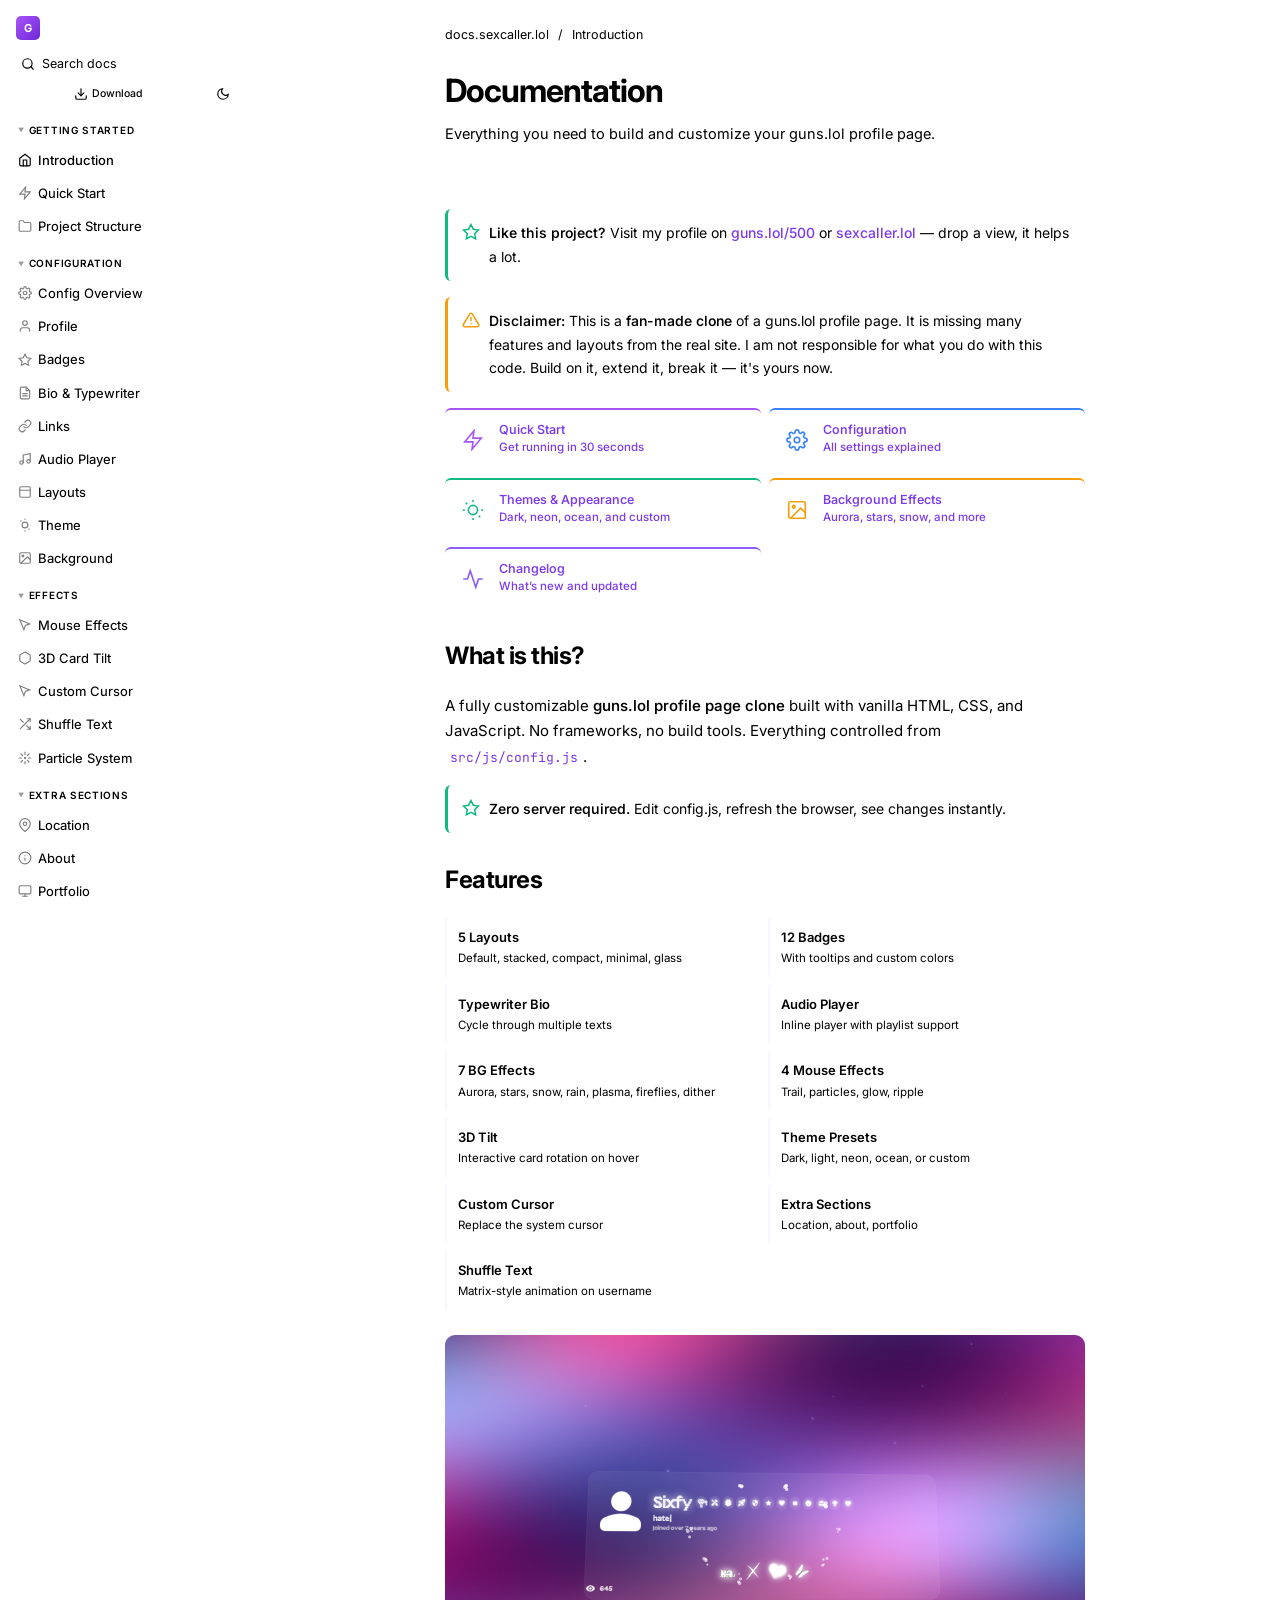
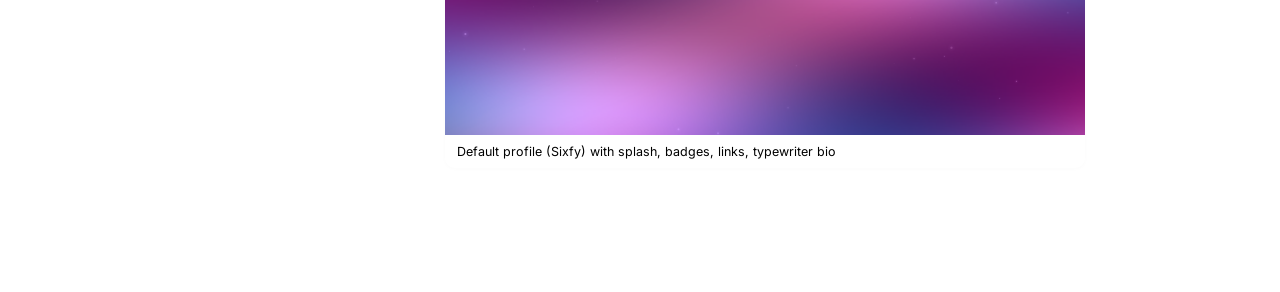
==== docs/index.html @ 29ba5cb0 "first commit" ====
<!DOCTYPE html>
<html lang="en">
<head>
<meta charset="utf-8">
<meta name="viewport" content="width=device-width, initial-scale=1">
<title>guns.lol docs</title>
<link rel="stylesheet" href="css/doc.css">
<link rel="preconnect" href="https://fonts.googleapis.com">
<link rel="preconnect" href="https://fonts.gstatic.com" crossorigin>
<link href="https://fonts.googleapis.com/css2?family=Inter:opsz,wght@14..32,400;14..32,450;14..32,500;14..32,600;14..32,700&family=JetBrains+Mono:wght@400;500&display=swap" rel="stylesheet">
</head>
<body>

<button class="sidebar-toggle" id="sidebarToggle" aria-label="Toggle navigation">
  <svg width="18" height="18" viewBox="0 0 24 24" fill="none" stroke="currentColor" stroke-width="2" stroke-linecap="round"><line x1="3" y1="6" x2="21" y2="6"/><line x1="3" y1="12" x2="21" y2="12"/><line x1="3" y1="18" x2="21" y2="18"/></svg>
</button>

<aside class="sidebar" id="sidebar" role="navigation">
  <div class="sidebar-header">
    <a href="#" class="sidebar-brand" onclick="showSection('introduction');return false">
      <span class="logo-mark">G</span>
      <span class="logo-text">guns.lol</span>
    </a>
    <div class="sidebar-search">
      <svg class="search-icon" width="14" height="14" viewBox="0 0 24 24" fill="none" stroke="currentColor" stroke-width="2" stroke-linecap="round"><circle cx="11" cy="11" r="8"/><line x1="21" y1="21" x2="16.65" y2="16.65"/></svg>
      <input type="text" id="searchInput" placeholder="Search docs">
    </div>
    <div class="sidebar-actions">
      <a href="https://github.com/6sfy/guns.lol/archive/refs/heads/main.zip" class="sa-btn" title="Download ZIP" target="_blank">
        <svg width="14" height="14" viewBox="0 0 24 24" fill="none" stroke="currentColor" stroke-width="2" stroke-linecap="round"><path d="M21 15v4a2 2 0 0 1-2 2H5a2 2 0 0 1-2-2v-4"/><polyline points="7 10 12 15 17 10"/><line x1="12" y1="15" x2="12" y2="3"/></svg>
        <span>Download</span>
      </a>
      <button class="sa-btn theme-btn" id="themeToggle" title="Toggle theme">
        <svg class="sun-icon" width="14" height="14" viewBox="0 0 24 24" fill="none" stroke="currentColor" stroke-width="2"><circle cx="12" cy="12" r="5"/><line x1="12" y1="1" x2="12" y2="3"/><line x1="12" y1="21" x2="12" y2="23"/><line x1="4.22" y1="4.22" x2="5.64" y2="5.64"/><line x1="18.36" y1="18.36" x2="19.78" y2="19.78"/><line x1="1" y1="12" x2="3" y2="12"/><line x1="21" y1="12" x2="23" y2="12"/></svg>
        <svg class="moon-icon" width="14" height="14" viewBox="0 0 24 24" fill="none" stroke="currentColor" stroke-width="2" stroke-linecap="round"><path d="M21 12.79A9 9 0 1 1 11.21 3 7 7 0 0 0 21 12.79z"/></svg>
      </button>
    </div>
  </div>
  <nav class="sidebar-nav">
    <div class="nav-group">
      <div class="nav-group-title"><span class="arrow">&#9660;</span> Getting Started</div>
      <ul class="nav-items">
        <li class="nav-item"><a data-target="introduction"><svg class="ni" width="14" height="14" viewBox="0 0 24 24" fill="none" stroke="currentColor" stroke-width="2" stroke-linecap="round"><path d="M3 9l9-7 9 7v11a2 2 0 0 1-2 2H5a2 2 0 0 1-2-2z"/><polyline points="9 22 9 12 15 12 15 22"/></svg>Introduction</a></li>
        <li class="nav-item"><a data-target="quickstart"><svg class="ni" width="14" height="14" viewBox="0 0 24 24" fill="none" stroke="currentColor" stroke-width="2" stroke-linecap="round"><polygon points="13 2 3 14 12 14 11 22 21 10 12 10 13 2"/></svg>Quick Start</a></li>
        <li class="nav-item"><a data-target="project-structure"><svg class="ni" width="14" height="14" viewBox="0 0 24 24" fill="none" stroke="currentColor" stroke-width="2" stroke-linecap="round"><path d="M22 19a2 2 0 0 1-2 2H4a2 2 0 0 1-2-2V5a2 2 0 0 1 2-2h5l2 3h9a2 2 0 0 1 2 2z"/></svg>Project Structure</a></li>
      </ul>
    </div>
    <div class="nav-group">
      <div class="nav-group-title"><span class="arrow">&#9660;</span> Configuration</div>
      <ul class="nav-items">
        <li class="nav-item"><a data-target="config-overview"><svg class="ni" width="14" height="14" viewBox="0 0 24 24" fill="none" stroke="currentColor" stroke-width="2" stroke-linecap="round"><circle cx="12" cy="12" r="3"/><path d="M19.4 15a1.65 1.65 0 0 0 .33 1.82l.06.06a2 2 0 0 1-2.83 2.83l-.06-.06a1.65 1.65 0 0 0-1.82-.33 1.65 1.65 0 0 0-1 1.51V21a2 2 0 0 1-4 0v-.09A1.65 1.65 0 0 0 9 19.4a1.65 1.65 0 0 0-1.82.33l-.06.06a2 2 0 0 1-2.83-2.83l.06-.06A1.65 1.65 0 0 0 4.68 15a1.65 1.65 0 0 0-1.51-1H3a2 2 0 0 1 0-4h.09A1.65 1.65 0 0 0 4.6 9a1.65 1.65 0 0 0-.33-1.82l-.06-.06a2 2 0 0 1 2.83-2.83l.06.06A1.65 1.65 0 0 0 9 4.68a1.65 1.65 0 0 0 1-1.51V3a2 2 0 0 1 4 0v.09a1.65 1.65 0 0 0 1 1.51 1.65 1.65 0 0 0 1.82-.33l.06-.06a2 2 0 0 1 2.83 2.83l-.06.06A1.65 1.65 0 0 0 19.4 9a1.65 1.65 0 0 0 1.51 1H21a2 2 0 0 1 0 4h-.09a1.65 1.65 0 0 0-1.51 1z"/></svg>Config Overview</a></li>
        <li class="nav-item"><a data-target="config-profile"><svg class="ni" width="14" height="14" viewBox="0 0 24 24" fill="none" stroke="currentColor" stroke-width="2" stroke-linecap="round"><path d="M20 21v-2a4 4 0 0 0-4-4H8a4 4 0 0 0-4 4v2"/><circle cx="12" cy="7" r="4"/></svg>Profile</a></li>
        <li class="nav-item"><a data-target="config-badges"><svg class="ni" width="14" height="14" viewBox="0 0 24 24" fill="none" stroke="currentColor" stroke-width="2" stroke-linecap="round"><path d="M12 2l3.09 6.26L22 9.27l-5 4.87 1.18 6.88L12 17.77l-6.18 3.25L7 14.14 2 9.27l6.91-1.01L12 2z"/></svg>Badges</a></li>
        <li class="nav-item"><a data-target="config-bio"><svg class="ni" width="14" height="14" viewBox="0 0 24 24" fill="none" stroke="currentColor" stroke-width="2" stroke-linecap="round"><path d="M14 2H6a2 2 0 0 0-2 2v16a2 2 0 0 0 2 2h12a2 2 0 0 0 2-2V8z"/><polyline points="14 2 14 8 20 8"/><line x1="16" y1="13" x2="8" y2="13"/><line x1="16" y1="17" x2="8" y2="17"/></svg>Bio &amp; Typewriter</a></li>
        <li class="nav-item"><a data-target="config-links"><svg class="ni" width="14" height="14" viewBox="0 0 24 24" fill="none" stroke="currentColor" stroke-width="2" stroke-linecap="round"><path d="M10 13a5 5 0 0 0 7.54.54l3-3a5 5 0 0 0-7.07-7.07l-1.72 1.71"/><path d="M14 11a5 5 0 0 0-7.54-.54l-3 3a5 5 0 0 0 7.07 7.07l1.71-1.71"/></svg>Links</a></li>
        <li class="nav-item"><a data-target="config-audio"><svg class="ni" width="14" height="14" viewBox="0 0 24 24" fill="none" stroke="currentColor" stroke-width="2" stroke-linecap="round"><path d="M9 18V5l12-2v13"/><circle cx="6" cy="18" r="3"/><circle cx="18" cy="16" r="3"/></svg>Audio Player</a></li>
        <li class="nav-item"><a data-target="config-layout"><svg class="ni" width="14" height="14" viewBox="0 0 24 24" fill="none" stroke="currentColor" stroke-width="2" stroke-linecap="round"><rect x="3" y="3" width="18" height="18" rx="2"/><line x1="3" y1="9" x2="21" y2="9"/></svg>Layouts</a></li>
        <li class="nav-item"><a data-target="config-theme"><svg class="ni" width="14" height="14" viewBox="0 0 24 24" fill="none" stroke="currentColor" stroke-width="2"><circle cx="12" cy="12" r="5"/><line x1="12" y1="1" x2="12" y2="3"/><line x1="12" y1="21" x2="12" y2="23"/><line x1="4.22" y1="4.22" x2="5.64" y2="5.64"/><line x1="18.36" y1="18.36" x2="19.78" y2="19.78"/></svg>Theme</a></li>
        <li class="nav-item"><a data-target="config-background"><svg class="ni" width="14" height="14" viewBox="0 0 24 24" fill="none" stroke="currentColor" stroke-width="2" stroke-linecap="round"><rect x="3" y="3" width="18" height="18" rx="2"/><circle cx="8.5" cy="8.5" r="1.5"/><polyline points="21 15 16 10 5 21"/></svg>Background</a></li>
      </ul>
    </div>
    <div class="nav-group">
      <div class="nav-group-title"><span class="arrow">&#9660;</span> Effects</div>
      <ul class="nav-items">
        <li class="nav-item"><a data-target="effect-mouse"><svg class="ni" width="14" height="14" viewBox="0 0 24 24" fill="none" stroke="currentColor" stroke-width="2" stroke-linecap="round"><path d="M3 3l7.07 16.97 2.51-7.39 7.39-2.51L3 3z"/></svg>Mouse Effects</a></li>
        <li class="nav-item"><a data-target="effect-card3d"><svg class="ni" width="14" height="14" viewBox="0 0 24 24" fill="none" stroke="currentColor" stroke-width="2" stroke-linecap="round"><path d="M21 16V8a2 2 0 0 0-1-1.73l-7-4a2 2 0 0 0-2 0l-7 4A2 2 0 0 0 3 8v8a2 2 0 0 0 1 1.73l7 4a2 2 0 0 0 2 0l7-4A2 2 0 0 0 21 16z"/></svg>3D Card Tilt</a></li>
        <li class="nav-item"><a data-target="effect-cursor"><svg class="ni" width="14" height="14" viewBox="0 0 24 24" fill="none" stroke="currentColor" stroke-width="2" stroke-linecap="round"><path d="M3 3l7.07 16.97 2.51-7.39 7.39-2.51L3 3z"/></svg>Custom Cursor</a></li>
        <li class="nav-item"><a data-target="effect-shuffle"><svg class="ni" width="14" height="14" viewBox="0 0 24 24" fill="none" stroke="currentColor" stroke-width="2" stroke-linecap="round"><polyline points="16 3 21 3 21 8"/><line x1="4" y1="20" x2="21" y2="3"/><polyline points="21 16 21 21 16 21"/><line x1="15" y1="15" x2="21" y2="21"/><line x1="4" y1="4" x2="9" y2="9"/></svg>Shuffle Text</a></li>
        <li class="nav-item"><a data-target="effect-particles"><svg class="ni" width="14" height="14" viewBox="0 0 24 24" fill="none" stroke="currentColor" stroke-width="2" stroke-linecap="round"><circle cx="12" cy="12" r="1"/><path d="M12 2v4m0 12v4m-10-10h4m12 0h4M4.93 4.93l2.83 2.83m8.48 8.48l2.83 2.83M4.93 19.07l2.83-2.83m8.48-8.48l2.83-2.83"/></svg>Particle System</a></li>
      </ul>
    </div>
    <div class="nav-group">
      <div class="nav-group-title"><span class="arrow">&#9660;</span> Extra Sections</div>
      <ul class="nav-items">
        <li class="nav-item"><a data-target="extra-location"><svg class="ni" width="14" height="14" viewBox="0 0 24 24" fill="none" stroke="currentColor" stroke-width="2" stroke-linecap="round"><path d="M21 10c0 7-9 13-9 13s-9-6-9-13a9 9 0 0 1 18 0z"/><circle cx="12" cy="10" r="3"/></svg>Location</a></li>
        <li class="nav-item"><a data-target="extra-about"><svg class="ni" width="14" height="14" viewBox="0 0 24 24" fill="none" stroke="currentColor" stroke-width="2" stroke-linecap="round"><circle cx="12" cy="12" r="10"/><line x1="12" y1="16" x2="12" y2="12"/><line x1="12" y1="8" x2="12" y2="8"/></svg>About</a></li>
        <li class="nav-item"><a data-target="extra-portfolio"><svg class="ni" width="14" height="14" viewBox="0 0 24 24" fill="none" stroke="currentColor" stroke-width="2" stroke-linecap="round"><rect x="2" y="3" width="20" height="14" rx="2"/><line x1="8" y1="21" x2="16" y2="21"/><line x1="12" y1="17" x2="12" y2="21"/></svg>Portfolio</a></li>
      </ul>
    </div>
    <div class="nav-group">
      <div class="nav-group-title"><span class="arrow">&#9660;</span> Reference</div>
      <ul class="nav-items">
        <li class="nav-item"><a data-target="example-complete"><svg class="ni" width="14" height="14" viewBox="0 0 24 24" fill="none" stroke="currentColor" stroke-width="2" stroke-linecap="round"><polyline points="16 18 22 12 16 6"/><polyline points="8 6 2 12 8 18"/></svg>Complete Config</a></li>
        <li class="nav-item"><a data-target="troubleshooting"><svg class="ni" width="14" height="14" viewBox="0 0 24 24" fill="none" stroke="currentColor" stroke-width="2" stroke-linecap="round"><circle cx="12" cy="12" r="10"/><line x1="12" y1="8" x2="12" y2="12"/><line x1="12" y1="16" x2="12" y2="16"/></svg>Troubleshooting</a></li>
        <li class="nav-item"><a data-target="changelog"><svg class="ni" width="14" height="14" viewBox="0 0 24 24" fill="none" stroke="currentColor" stroke-width="2" stroke-linecap="round"><polyline points="22 12 18 12 15 21 9 3 6 12 2 12"/></svg>Changelog</a></li>
      </ul>
    </div>
  </nav>
</aside>

<div class="main" role="main">
  <div class="doc-bar"><a href="https://docs.sexcaller.lol" target="_blank">docs.sexcaller.lol</a> <span class="doc-bar-sep">/</span> <span id="docBarCurrent">Docs</span></div>
  <div class="content" id="mainContent">

    <section id="introduction" class="doc-section">
<div class="section-hero">
  <h1>Documentation</h1>
  <p class="hero-desc">Everything you need to build and customize your guns.lol profile page.</p>
</div>

<div class="callout tip">
  <svg width="18" height="18" viewBox="0 0 24 24" fill="none" stroke="currentColor" stroke-width="2" stroke-linecap="round"><path d="M12 2l3.09 6.26L22 9.27l-5 4.87 1.18 6.88L12 17.77l-6.18 3.25L7 14.14 2 9.27l6.91-1.01L12 2z"/></svg>
  <p><strong>Like this project?</strong> Visit my profile on <a href="https://guns.lol/500" target="_blank">guns.lol/500</a> or <a href="https://sexcaller.lol" target="_blank">sexcaller.lol</a> — drop a view, it helps a lot.</p>
</div>

<div class="callout warn">
  <svg width="18" height="18" viewBox="0 0 24 24" fill="none" stroke="currentColor" stroke-width="2" stroke-linecap="round"><path d="M10.29 3.86L1.82 18a2 2 0 0 0 1.71 3h16.94a2 2 0 0 0 1.71-3L13.71 3.86a2 2 0 0 0-3.42 0z"/><line x1="12" y1="9" x2="12" y2="13"/><line x1="12" y1="17" x2="12" y2="17"/></svg>
  <p><strong>Disclaimer:</strong> This is a <strong>fan-made clone</strong> of a guns.lol profile page. It is missing many features and layouts from the real site. I am not responsible for what you do with this code. Build on it, extend it, break it — it's yours now.</p>
</div>

<div class="nav-cards">
  <a href="#" class="nav-card" onclick="showSection('quickstart');return false" style="--card-color:#A855F7">
    <div class="nc-icon" style="color:#A855F7">
      <svg width="22" height="22" viewBox="0 0 24 24" fill="none" stroke="currentColor" stroke-width="1.8" stroke-linecap="round"><polygon points="13 2 3 14 12 14 11 22 21 10 12 10 13 2"/></svg>
    </div>
    <div class="nc-body">
      <strong>Quick Start</strong>
      <span>Get running in 30 seconds</span>
    </div>
  </a>
  <a href="#" class="nav-card" onclick="showSection('config-overview');return false" style="--card-color:#3B82F6">
    <div class="nc-icon" style="color:#3B82F6">
      <svg width="22" height="22" viewBox="0 0 24 24" fill="none" stroke="currentColor" stroke-width="1.8" stroke-linecap="round"><circle cx="12" cy="12" r="3"/><path d="M19.4 15a1.65 1.65 0 0 0 .33 1.82l.06.06a2 2 0 0 1-2.83 2.83l-.06-.06a1.65 1.65 0 0 0-1.82-.33 1.65 1.65 0 0 0-1 1.51V21a2 2 0 0 1-4 0v-.09A1.65 1.65 0 0 0 9 19.4a1.65 1.65 0 0 0-1.82.33l-.06.06a2 2 0 0 1-2.83-2.83l.06-.06A1.65 1.65 0 0 0 4.68 15a1.65 1.65 0 0 0-1.51-1H3a2 2 0 0 1 0-4h.09A1.65 1.65 0 0 0 4.6 9a1.65 1.65 0 0 0-.33-1.82l-.06-.06a2 2 0 0 1 2.83-2.83l.06.06A1.65 1.65 0 0 0 9 4.68a1.65 1.65 0 0 0 1-1.51V3a2 2 0 0 1 4 0v.09a1.65 1.65 0 0 0 1 1.51 1.65 1.65 0 0 0 1.82-.33l.06-.06a2 2 0 0 1 2.83 2.83l-.06.06A1.65 1.65 0 0 0 19.4 9a1.65 1.65 0 0 0 1.51 1H21a2 2 0 0 1 0 4h-.09a1.65 1.65 0 0 0-1.51 1z"/></svg>
    </div>
    <div class="nc-body">
      <strong>Configuration</strong>
      <span>All settings explained</span>
    </div>
  </a>
  <a href="#" class="nav-card" onclick="showSection('config-theme');return false" style="--card-color:#10B981">
    <div class="nc-icon" style="color:#10B981">
      <svg width="22" height="22" viewBox="0 0 24 24" fill="none" stroke="currentColor" stroke-width="1.8"><circle cx="12" cy="12" r="5"/><line x1="12" y1="1" x2="12" y2="3"/><line x1="12" y1="21" x2="12" y2="23"/><line x1="4.22" y1="4.22" x2="5.64" y2="5.64"/><line x1="18.36" y1="18.36" x2="19.78" y2="19.78"/><line x1="1" y1="12" x2="3" y2="12"/><line x1="21" y1="12" x2="23" y2="12"/></svg>
    </div>
    <div class="nc-body">
      <strong>Themes &amp; Appearance</strong>
      <span>Dark, neon, ocean, and custom</span>
    </div>
  </a>
  <a href="#" class="nav-card" onclick="showSection('config-background');return false" style="--card-color:#F59E0B">
    <div class="nc-icon" style="color:#F59E0B">
      <svg width="22" height="22" viewBox="0 0 24 24" fill="none" stroke="currentColor" stroke-width="1.8" stroke-linecap="round"><rect x="3" y="3" width="18" height="18" rx="2"/><circle cx="8.5" cy="8.5" r="1.5"/><polyline points="21 15 16 10 5 21"/></svg>
    </div>
    <div class="nc-body">
      <strong>Background Effects</strong>
      <span>Aurora, stars, snow, and more</span>
    </div>
  </a>
  <a href="#" class="nav-card" onclick="showSection('changelog');return false" style="--card-color:#8B5CF6">
    <div class="nc-icon" style="color:#8B5CF6">
      <svg width="22" height="22" viewBox="0 0 24 24" fill="none" stroke="currentColor" stroke-width="1.8" stroke-linecap="round"><polyline points="22 12 18 12 15 21 9 3 6 12 2 12"/></svg>
    </div>
    <div class="nc-body">
      <strong>Changelog</strong>
      <span>What&rsquo;s new and updated</span>
    </div>
  </a>
</div>

<h2>What is this?</h2>
<p>A fully customizable <strong>guns.lol profile page clone</strong> built with vanilla HTML, CSS, and JavaScript. No frameworks, no build tools. Everything controlled from <code>src/js/config.js</code>.</p>

<div class="callout tip">
  <svg width="18" height="18" viewBox="0 0 24 24" fill="none" stroke="currentColor" stroke-width="2" stroke-linecap="round"><path d="M12 2l3.09 6.26L22 9.27l-5 4.87 1.18 6.88L12 17.77l-6.18 3.25L7 14.14 2 9.27l6.91-1.01L12 2z"/></svg>
  <p><strong>Zero server required.</strong> Edit config.js, refresh the browser, see changes instantly.</p>
</div>

<h2>Features</h2>
<div class="feature-grid">
  <div class="feature-item">
    <strong>5 Layouts</strong>
    <span>Default, stacked, compact, minimal, glass</span>
  </div>
  <div class="feature-item">
    <strong>12 Badges</strong>
    <span>With tooltips and custom colors</span>
  </div>
  <div class="feature-item">
    <strong>Typewriter Bio</strong>
    <span>Cycle through multiple texts</span>
  </div>
  <div class="feature-item">
    <strong>Audio Player</strong>
    <span>Inline player with playlist support</span>
  </div>
  <div class="feature-item">
    <strong>7 BG Effects</strong>
    <span>Aurora, stars, snow, rain, plasma, fireflies, dither</span>
  </div>
  <div class="feature-item">
    <strong>4 Mouse Effects</strong>
    <span>Trail, particles, glow, ripple</span>
  </div>
  <div class="feature-item">
    <strong>3D Tilt</strong>
    <span>Interactive card rotation on hover</span>
  </div>
  <div class="feature-item">
    <strong>Theme Presets</strong>
    <span>Dark, light, neon, ocean, or custom</span>
  </div>
  <div class="feature-item">
    <strong>Custom Cursor</strong>
    <span>Replace the system cursor</span>
  </div>
  <div class="feature-item">
    <strong>Extra Sections</strong>
    <span>Location, about, portfolio</span>
  </div>
  <div class="feature-item">
    <strong>Shuffle Text</strong>
    <span>Matrix-style animation on username</span>
  </div>
</div>

<figure class="doc-img">
<img src="screenshots/example.png" alt="Profile example">
<figcaption>Default profile (Sixfy) with splash, badges, links, typewriter bio</figcaption>
</figure>
</section>

<section id="quickstart" class="doc-section">
<div class="section-hero">
  <div class="hero-badge">Getting Started</div>
  <h1>Quick Start</h1>
  <p class="hero-desc">From zero to a fully customized profile in under two minutes.</p>
</div>

<div class="callout info">
  <svg width="18" height="18" viewBox="0 0 24 24" fill="none" stroke="currentColor" stroke-width="2" stroke-linecap="round"><circle cx="12" cy="12" r="10"/><line x1="12" y1="16" x2="12" y2="12"/><line x1="12" y1="8" x2="12" y2="8"/></svg>
  <p>No build step, no npm install, no server required. Edit a config file, refresh the browser, see changes instantly.</p>
</div>

<h3>1. Get the project</h3>
<p>Clone or download the repository. The project is a flat file structure — no framework, no bundler.</p>
<div class="code-block"><span class="lang-label">sh</span><pre><code>git clone https://github.com/6sfy/guns.lol.git
cd guns.lol</code></pre></div>

<h3>2. Open the config file</h3>
<p>All configuration lives in <code>src/js/config.js</code>. Open it in any text editor.</p>

<h3>3. Set your identity</h3>
<p>Change the display name and user ID to your own.</p>
<div class="code-block"><span class="lang-label">js</span><pre><code>const CONFIG = {
  username: "YourName",
  uid: "12,345",
  joinedDate: "Joined 3 months ago",
  // ...
};</code></pre></div>

<h3>4. Add badges</h3>
<p>Badges appear beneath your avatar. Just use the icon key — color and name are automatic.</p>
<div class="code-block"><span class="lang-label">js</span><pre><code>badges: ["verified", "premium"],</code></pre></div>

<h3>5. Add links</h3>
<p>Each link gets an icon image and a shadow color.</p>
<div class="code-block"><span class="lang-label">js</span><pre><code>links: [
  { url: "https://github.com/YourName", icon: "src/assets/icons/icon.png", color: "#ffffff" },
],</code></pre></div>

<h3>6. Choose a layout and theme</h3>
<div class="code-block"><span class="lang-label">js</span><pre><code>layout: { type: "glass", containerWidth: "44rem" },
theme: { preset: "dark" },</code></pre></div>

<h3>7. Open in browser</h3>
<p>Open <code>index.html</code> in your browser (double-click or drag into a browser window).</p>
<p>If you're already editing, just hit <strong>Ctrl+R</strong> / <strong>Cmd+R</strong> to see changes.</p>

<div class="callout tip">
  <svg width="18" height="18" viewBox="0 0 24 24" fill="none" stroke="currentColor" stroke-width="2" stroke-linecap="round"><path d="M12 2l3.09 6.26L22 9.27l-5 4.87 1.18 6.88L12 17.77l-6.18 3.25L7 14.14 2 9.27l6.91-1.01L12 2z"/></svg>
  <p><strong>Pro tip:</strong> Use a live-reload server like <code>bunx serve</code> or VS Code's Live Server extension for instant refresh on save.</p>
</div>

<h3>Minimal working config</h3>
<p>This is the smallest config that produces a working profile page.</p>
<div class="code-block"><span class="lang-label">js</span><pre><code>const CONFIG = {
  username: "YourName",
  uid: "12,345",
  splash: { text: "hello", fontSize: "34px" },
  avatar: { type: "icon" },
  bio: { typewriter: false, staticBio: "Just vibing." },
  joinedDate: "Joined 3 months ago",
  badges: [],
  links: [],
  views: 0,
  layout: { type: "default", containerWidth: "44rem" },
  theme: { preset: "dark" },
  background: { color: "#000000", effects: {} },
};</code></pre></div>
</section>

<section id="project-structure" class="doc-section">
<div class="section-hero">
  <div class="hero-badge">Getting Started</div>
  <h1>Project Structure</h1>
  <p class="hero-desc">How the project is organized and how it works.</p>
</div>

<div class="code-block"><span class="lang-label">text</span><pre><code>guns.lol/
&#x251C;&#x2500;&#x2500; index.html              # Entry point — open this in your browser
&#x251C;&#x2500;&#x2500; src/
&#x2502;   &#x251C;&#x2500;&#x2500; js/
&#x2502;   &#x2502;   &#x251C;&#x2500;&#x2500; config.js   # &#x2605; Your configuration file
&#x2502;   &#x2502;   &#x2514;&#x2500;&#x2500; main.js     # Application logic and rendering
&#x2502;   &#x251C;&#x2500;&#x2500; css/
&#x2502;   &#x2502;   &#x2514;&#x2500;&#x2500; style.css   # Profile page styles
&#x2502;   &#x2514;&#x2500;&#x2500; assets/     # Images, icons, cursors, fonts
&#x2502;       &#x251C;&#x2500;&#x2500; avatar/
&#x2502;       &#x251C;&#x2500;&#x2500; cursor/
&#x2502;       &#x2514;&#x2500;&#x2500; icons/
&#x2514;&#x2500;&#x2500; docs/                    # Documentation site (you are here)</code></pre></div>

<h2>How it works</h2>
<ol>
<li><code>index.html</code> loads <code>config.js</code> first, which defines the <code>CONFIG</code> object globally</li>
<li><code>main.js</code> reads <code>CONFIG</code>, generates CSS custom properties, builds the HTML structure, and initializes effects</li>
<li>All rendering is <strong>purely client-side</strong> — no server, no API, no database</li>
<li>Edit <code>config.js</code>, refresh the browser, see changes instantly</li>
</ol>

<div class="callout warn">
  <svg width="18" height="18" viewBox="0 0 24 24" fill="none" stroke="currentColor" stroke-width="2" stroke-linecap="round"><path d="M10.29 3.86L1.82 18a2 2 0 0 0 1.71 3h16.94a2 2 0 0 0 1.71-3L13.71 3.86a2 2 0 0 0-3.42 0z"/><line x1="12" y1="9" x2="12" y2="13"/><line x1="12" y1="17" x2="12" y2="17"/></svg>
  <p><strong>Important:</strong> <code>config.js</code> must load <em>before</em> <code>main.js</code> in the HTML. The default file already handles this correctly.</p>
</div>
</section>

<section id="config-overview" class="doc-section">
<div class="section-hero">
  <div class="hero-badge">Reference</div>
  <h1>Configuration Overview</h1>
  <p class="hero-desc">Every top-level property in the <code>CONFIG</code> object at a glance.</p>
</div>

<p>The entire profile is controlled by a single <code>CONFIG</code> object in <code>src/js/config.js</code>. Every feature is optional — leave fields at their default, set values to <code>false</code>, or use empty arrays to disable anything.</p>

<p>Here is the actual <code>config.js</code> with all default values — use it as your starting template:</p>

<div class="code-block"><span class="lang-label">js</span><pre><code>const CONFIG = {
  username: "Sixfy",
  uid: "20,028",
  splash: { text: "guns.lol", fontSize: "34px", fontFamily: "", fontWeight: "500", color: "" },
  avatar: { type: "icon" },
  bio: { typewriter: true, texts: ["love", "sex", "hate", "disgust"], staticBio: "disgust", typeSpeed: 80, deleteSpeed: 50, pauseDuration: 2000 },
  joinedDate: "Joined over 2 years ago",
  badges: ["premium"],
  links: [{ url: "https://example.com", icon: "src/assets/icons/icon.png", color: "#ffffff" }],
  views: 644,
  audio: { src: "", title: "Another One", artist: "DJ Khaled", autoplay: true, loop: true, volume: 0.3, showControls: false, playlist: [] },
  volumeControl: { enabled: false, position: "top-left" },
  progressBar: { height: 3, radius: 15, color: "#ffffff", bgColor: "rgba(255,255,255,0.3)", thumbSize: 10, gradient: [] },
  cursor: { enabled: true, src: "src/assets/cursor/cursor.png", hotspotX: 16, hotspotY: 16 },
  mouseEffect: { enabled: true, variant: "particles", color: "#ffffff" },
  card3d: { enabled: true, intensity: 8, perspective: 1000 },
  fonts: { enabled: true, families: ["Array", "Onest"], importUrl: "" },
  shuffleText: { enabled: false, text: "SIXFY", fontFamily: "Press Start 2P", fontSize: "4rem" },
  layout: { type: "glass", containerWidth: "44rem", containerPadding: "26px", containerRadius: "20px" },
  location: { enabled: false, text: "guns.lol HQ", timezone: "Europe/Berlin" },
  about: { enabled: false, text: "Hi. I own guns.lol." },
  portfolio: { enabled: false, skills: ["Python", "JavaScript"], projects: [{ name: "guns.lol", description: "Create feature-rich, customizable and modern link-in-bio pages.", url: "https://guns.lol" }] },
  theme: { preset: "", textColor: "#ffffff", backgroundColor: "#000000", glowColor: "#ffffff", usernameEffects: "", containerColor: "rgba(255,255,255,0)", containerBlur: "0px", containerBorderWidth: "2px", containerBorderColor: "rgba(200,130,255,0.5)", selectionBg: "#ffffff", selectionColor: "#000000", buttonBg: "rgba(255,255,255,0.22)", buttonBgHover: "rgba(255,255,255,0.32)", buttonBorder: "2px solid rgba(255,255,255,0.12)", buttonRadius: "12px", volumeBg: "rgba(255,255,255,0.2)", volumeBorder: "2px solid rgba(255,255,255,0.05)" },
  background: { src: "", color: "#000000", effects: { aurora: true, dither: false, plasma: false, snow: false, rain: false, stars: true, fireflies: false } },
};</code></pre></div>

<h2>Top-level properties</h2>
<div class="table-wrap">
<table>
<thead>
<tr><th>Property</th><th>Type</th><th>Default</th><th>Description</th></tr>
</thead>
<tbody>
<tr><td><code>username</code></td><td>string</td><td><code>"Sixfy"</code></td><td>Display name at the top</td></tr>
<tr><td><code>uid</code></td><td>string</td><td><code>"20,028"</code></td><td>User ID in hover tooltip</td></tr>
<tr><td><code>splash</code></td><td>object</td><td>—</td><td>Overlay text and styling</td></tr>
<tr><td><code>avatar</code></td><td>object</td><td>—</td><td>Icon or image avatar</td></tr>
<tr><td><code>bio</code></td><td>object</td><td>—</td><td>Static or typewriter bio</td></tr>
<tr><td><code>joinedDate</code></td><td>string</td><td><code>"Joined over 2 years ago"</code></td><td>Join date text</td></tr>
<tr><td><code>badges</code></td><td>array</td><td><code>[]</code></td><td>Badge icon definitions</td></tr>
<tr><td><code>links</code></td><td>array</td><td><code>[]</code></td><td>Social/URL link buttons</td></tr>
<tr><td><code>views</code></td><td>number</td><td><code>644</code></td><td>Initial view count display</td></tr>
<tr><td><code>audio</code></td><td>object</td><td>—</td><td>Audio player settings</td></tr>
<tr><td><code>volumeControl</code></td><td>object</td><td>—</td><td>Floating volume slider</td></tr>
<tr><td><code>progressBar</code></td><td>object</td><td>—</td><td>Audio seek bar style</td></tr>
<tr><td><code>cursor</code></td><td>object</td><td>—</td><td>Custom cursor image</td></tr>
<tr><td><code>mouseEffect</code></td><td>object</td><td>—</td><td>Mouse trail / particles / glow / ripple</td></tr>
<tr><td><code>card3d</code></td><td>object</td><td>—</td><td>3D perspective tilt on hover</td></tr>
<tr><td><code>fonts</code></td><td>object</td><td>—</td><td>Custom font families</td></tr>
<tr><td><code>shuffleText</code></td><td>object</td><td>—</td><td>Matrix-style text scramble</td></tr>
<tr><td><code>layout</code></td><td>object</td><td>—</td><td>Layout preset and dimensions</td></tr>
<tr><td><code>location</code></td><td>object</td><td>—</td><td>Location pin with live clock</td></tr>
<tr><td><code>about</code></td><td>object</td><td>—</td><td>Personal text section</td></tr>
<tr><td><code>portfolio</code></td><td>object</td><td>—</td><td>Skills and projects showcase</td></tr>
<tr><td><code>theme</code></td><td>object</td><td>—</td><td>Colors, fonts, button styles</td></tr>
<tr><td><code>background</code></td><td>object</td><td>—</td><td>Color, image, canvas effects</td></tr>
</tbody>
</table>
</div>
</section>

<section id="config-profile" class="doc-section">
<div class="section-hero">
  <div class="hero-badge">Configuration</div>
  <h1>Profile</h1>
  <p class="hero-desc">Your display name, avatar, splash overlay, and join date.</p>
</div>

<p>These fields control the identity section at the top of your profile — the username, avatar, splash text overlay, and join date stamp.</p>

<h2>Fields</h2>
<div class="table-wrap">
<table>
<thead>
<tr><th>Field</th><th>Type</th><th>Default</th><th>Description</th></tr>
</thead>
<tbody>
<tr><td><code>username</code></td><td>string</td><td><code>"Sixfy"</code></td><td>Display name shown at the top of the profile</td></tr>
<tr><td><code>uid</code></td><td>string</td><td><code>"20,028"</code></td><td>User ID displayed in hover tooltip</td></tr>
<tr><td><code>joinedDate</code></td><td>string</td><td><code>"Joined over 2 years ago"</code></td><td>Join date stamp shown below badges. Set to empty string to hide.</td></tr>
<tr><td><code>splash</code></td><td>object</td><td>—</td><td>Text overlay displayed across the profile</td></tr>
<tr><td><code>avatar</code></td><td>object</td><td>—</td><td>Avatar type and source</td></tr>
</tbody>
</table>
</div>

<h3>Splash</h3>
<div class="table-wrap">
<table>
<thead>
<tr><th>Field</th><th>Type</th><th>Default</th><th>Description</th></tr>
</thead>
<tbody>
<tr><td><code>text</code></td><td>string</td><td><code>""</code></td><td>Overlay text. Empty string hides it.</td></tr>
<tr><td><code>fontSize</code></td><td>string</td><td><code>"34px"</code></td><td>CSS font size value</td></tr>
<tr><td><code>fontFamily</code></td><td>string</td><td><code>""</code></td><td>CSS font family. Empty = inherits profile font.</td></tr>
<tr><td><code>fontWeight</code></td><td>string</td><td><code>"500"</code></td><td>CSS font weight</td></tr>
<tr><td><code>color</code></td><td>string</td><td><code>""</code></td><td>Text color. Empty = inherits theme text color.</td></tr>
</tbody>
</table>
</div>

<div class="code-block"><span class="lang-label">js</span><pre><code>splash: {
  text: "guns.lol",
  fontSize: "34px",
  fontFamily: "",
  fontWeight: "500",
  color: "",
},</code></pre></div>

<h3>Avatar</h3>
<div class="table-wrap">
<table>
<thead>
<tr><th>Field</th><th>Type</th><th>Default</th><th>Description</th></tr>
</thead>
<tbody>
<tr><td><code>type</code></td><td>string</td><td><code>"icon"</code></td><td><code>"icon"</code> uses a generated icon. <code>"image"</code> uses a custom image.</td></tr>
<tr><td><code>src</code></td><td>string</td><td><code>""</code></td><td>Required when <code>type: "image"</code>. Path to the avatar image.</td></tr>
</tbody>
</table>
</div>

<div class="code-block"><span class="lang-label">js</span><pre><code>// Icon mode (default)
avatar: { type: "icon" },

// Custom image mode
avatar: { type: "image", src: "src/assets/avatar/example.png" },</code></pre></div>

<h3>Joined Date</h3>
<p>A simple text string. Set to empty to hide the element entirely.</p>
<div class="code-block"><span class="lang-label">js</span><pre><code>joinedDate: "Joined over 2 years ago",</code></pre></div>
</section>

<section id="config-badges" class="doc-section">
<div class="section-hero">
  <div class="hero-badge">Configuration</div>
  <h1>Badges</h1>
  <p class="hero-desc">12 built-in badge icons with tooltips and custom colors.</p>
</div>

<p>Badges appear in a row beneath your avatar. Each badge shows an icon with a color tint and displays the badge name in a tooltip on hover.</p>

<h2>Badge fields</h2>
<div class="table-wrap">
<table>
<thead>
<tr><th>Field</th><th>Type</th><th>Default</th><th>Description</th></tr>
</thead>
<tbody>
<tr><td><code>name</code></td><td>string</td><td>auto</td><td>Displayed on hover. Auto-derived from icon key if omitted.</td></tr>
<tr><td><code>icon</code></td><td>string</td><td>—</td><td>Key from the <code>BADGE_SVGS</code> map (see below)</td></tr>
<tr><td><code>color</code></td><td>string</td><td>auto</td><td>Auto-pulled from <code>BADGE_DEFAULT_COLORS</code> by name. Override with any CSS color.</td></tr>
<tr><td><code>monochrome</code></td><td>boolean</td><td><code>false</code></td><td>If <code>true</code>, forces white icon with white glow regardless of <code>color</code></td></tr>
</tbody>
</table>
</div>

<p>You can use just the icon key as a string — <code>name</code> and <code>color</code> are filled automatically:</p>
<div class="code-block"><span class="lang-label">js</span><pre><code>badges: ["verified", "premium", "booster"],</code></pre></div>
<p>Or use the full object format for custom names/colors:</p>
<div class="code-block"><span class="lang-label">js</span><pre><code>badges: [
  { name: "Custom Badge", icon: "star", color: "#ff4500" },
],</code></pre></div>

<h3>Available icons</h3>
<div class="badge-grid">
  <div class="badge-demo" style="--badge-color:#a749dd"><span class="bd-icon"><svg xmlns="http://www.w3.org/2000/svg" width="22" height="22" viewBox="23 32 465 448"><path fill="currentColor" d="M396.31 32H264l84.19 112.26L396.31 32zm-280.62 0l48.12 112.26L248 32H115.69zM256 74.67L192 160h128l-64-85.33zm166.95-23.61L376.26 160H488L422.95 51.06zm-333.9 0L23 160h112.74L89.05 51.06zM146.68 192H24l222.8 288h.53L146.68 192zm218.64 0L264.67 480h.53L488 192H365.32zm-35.93 0H182.61L256 400l73.39-208z"></path></svg></span><span>premium</span></div>
  <div class="badge-demo" style="--badge-color:#ffd700"><span class="bd-icon"><svg xmlns="http://www.w3.org/2000/svg" width="22" height="22" viewBox="2.3 2 19.39 20"><path fill="currentColor" d="m16.06 13.09l5.63 5.59l-3.32 3.28l-5.59-5.59v-.92l2.36-2.36h.92m.91-2.53L16 9.6l-4.79 4.8v1.97L5.58 22L2.3 18.68l5.59-5.59h1.97l.78-.78L6.8 8.46H5.5L2.69 5.62L5.31 3l2.8 2.8v1.31L12 10.95l2.66-2.66l-.96-1.01L15 5.97h-2.66l-.65-.65L15 2l.66.66v2.66L16.97 4l3.28 3.28c1.09 1.1 1.09 2.89 0 3.98l-1.97-2.01l-1.31 1.31Z"></path></svg></span><span>staff</span></div>
  <div class="badge-demo" style="--badge-color:#f1bf0f"><span class="bd-icon"><svg xmlns="http://www.w3.org/2000/svg" width="22" height="22" viewBox="4 3.41 16 17.59"><path fill="currentColor" d="M19 8h-1.81a5.985 5.985 0 0 0-1.82-1.96l.93-.93a.996.996 0 1 0-1.41-1.41l-1.47 1.47C12.96 5.06 12.49 5 12 5s-.96.06-1.41.17L9.11 3.7A.996.996 0 1 0 7.7 5.11l.92.93C7.88 6.55 7.26 7.22 6.81 8H5c-.55 0-1 .45-1 1s.45 1 1 1h1.09c-.05.33-.09.66-.09 1v1H5c-.55 0-1 .45-1 1s.45 1 1 1h1v1c0 .34.04.67.09 1H5c-.55 0-1 .45-1 1s.45 1 1 1h1.81c1.04 1.79 2.97 3 5.19 3s4.15-1.21 5.19-3H19c.55 0 1-.45 1-1s-.45-1-1-1h-1.09c.05-.33.09-.66.09-1v-1h1c.55 0 1-.45 1-1s-.45-1-1-1h-1v-1c0-.34-.04-.67-.09-1H19c.55 0 1-.45 1-1s-.45-1-1-1m-6 8h-2c-.55 0-1-.45-1-1s.45-1 1-1h2c.55 0 1 .45 1 1s-.45 1-1 1m0-4h-2c-.55 0-1-.45-1-1s.45-1 1-1h2c.55 0 1 .45 1 1s-.45 1-1 1"></path></svg></span><span>bug</span></div>
  <div class="badge-demo" style="--badge-color:#ce9347"><span class="bd-icon"><svg xmlns="http://www.w3.org/2000/svg" width="22" height="22" viewBox="2.18 2.38 19.77 19.77"><path fill="currentColor" d="m2.45 10.575l4.2-4.2q.35-.35.825-.5t.975-.05l1.3.275Q8.4 7.7 7.625 9t-1.5 3.15zm5.125 2.275q.575-1.8 1.563-3.4t2.387-3q2.2-2.2 5.025-3.287t5.275-.663q.425 2.45-.65 5.275T17.9 12.8q-1.375 1.375-3 2.388t-3.425 1.587zm6.9-3q.575.575 1.413.575T17.3 9.85t.575-1.412t-.575-1.413t-1.412-.575t-1.413.575t-.575 1.413t.575 1.412m-.7 12.025l-1.6-3.675q1.85-.725 3.163-1.5t2.912-2.125l.25 1.3q.1.5-.05.988t-.5.837zM4.05 16.05q.875-.875 2.125-.888t2.125.863t.875 2.125t-.875 2.125q-.625.625-2.087 1.075t-4.038.8q.35-2.575.8-4.025T4.05 16.05"></path></svg></span><span>legend</span></div>
  <div class="badge-demo" style="--badge-color:#4fc3f7"><span class="bd-icon"><svg xmlns="http://www.w3.org/2000/svg" width="22" height="22" viewBox="0 0 24 24"><path fill="currentColor" d="M12 1L3 5v6c0 5.55 3.84 10.74 9 12 5.16-1.26 9-6.45 9-12V5l-9-4zm0 10.99h7c-.53 4.12-3.28 7.79-7 8.94V12H5V6.3l7-3.11v8.8z"></path></svg></span><span>shield</span></div>
  <div class="badge-demo" style="--badge-color:#ffd700"><span class="bd-icon"><svg xmlns="http://www.w3.org/2000/svg" width="22" height="22" viewBox="0 0 24 24"><path fill="currentColor" d="M12 17.27L18.18 21l-1.64-7.03L22 9.24l-7.19-.61L12 2 9.19 8.63 2 9.24l5.46 4.73L5.82 21z"></path></svg></span><span>star</span></div>
  <div class="badge-demo" style="--badge-color:#ff6f61"><span class="bd-icon"><svg xmlns="http://www.w3.org/2000/svg" width="22" height="22" viewBox="0 0 24 24"><path fill="currentColor" d="M12 21.35l-1.45-1.32C5.4 15.36 2 12.28 2 8.5 2 5.42 4.42 3 7.5 3c1.74 0 3.41.81 4.5 2.09C13.09 3.81 14.76 3 16.5 3 19.58 3 22 5.42 22 8.5c0 3.78-3.4 6.86-8.55 11.54L12 21.35z"></path></svg></span><span>heart</span></div>
  <div class="badge-demo" style="--badge-color:#ffd700"><span class="bd-icon"><svg xmlns="http://www.w3.org/2000/svg" width="22" height="22" viewBox="0 0 24 24"><path fill="currentColor" d="M19 4l-3.5 5.5L12 4l-3.5 5.5L5 4v14h14V4z"></path></svg></span><span>crown</span></div>
  <div class="badge-demo" style="--badge-color:#6783ff"><span class="bd-icon"><svg xmlns="http://www.w3.org/2000/svg" width="22" height="22" viewBox="0 0 24 24"><path fill="currentColor" d="M23 12l-2.44-2.78l.34-3.68l-3.61-.82l-1.89-3.18L12 3L8.6 1.54L6.71 4.72l-3.61.81l.34 3.68L1 12l2.44 2.78l-.34 3.69l3.61.82l1.89 3.18L12 21l3.4 1.46l1.89-3.18l3.61-.82l-.34-3.68L23 12zm-12.91 6.5l-3.5-3.5l1.41-1.42l2.09 2.09l5.58-5.59L17 11.5l-6.91 7z"></path></svg></span><span>verified</span></div>
  <div class="badge-demo" style="--badge-color:#ff69b4"><span class="bd-icon"><svg xmlns="http://www.w3.org/2000/svg" width="22" height="22" viewBox="0 0 24 24"><path fill="currentColor" d="M20 6h-2.18c.11-.31.18-.65.18-1a2.996 2.996 0 0 0-5.5-1.65l-.5.67l-.5-.68C10.96 2.54 10.05 2 9 2C7.34 2 6 3.34 6 5c0 .35.07.69.18 1H4c-1.11 0-1.99.89-1.99 2L2 19c0 1.11.89 2 2 2h16c1.11 0 2-.89 2-2V8c0-1.11-.89-2-2-2zm-5-2c.55 0 1 .45 1 1s-.45 1-1 1s-1-.45-1-1s.45-1 1-1zM9 4c.55 0 1 .45 1 1s-.45 1-1 1s-1-.45-1-1s.45-1 1-1zm11 15H4v-2h16v2zm0-5H4V8h5.08L7 10.83L8.62 12L11 8.76l1-1.36l1 1.36L15.38 12L17 10.83L14.92 8H20v6z"></path></svg></span><span>gift</span></div>
  <div class="badge-demo" style="--badge-color:#ffd700"><span class="bd-icon"><svg xmlns="http://www.w3.org/2000/svg" width="22" height="22" viewBox="0 0 24 24"><path fill="currentColor" d="M19 5h-2V3H7v2H5c-1.1 0-2 .9-2 2v1c0 2.55 1.92 4.63 4.39 4.94c.63 1.5 1.98 2.63 3.61 2.96V19H7v2h10v-2h-4v-3.1c1.63-.33 2.98-1.46 3.61-2.96C19.08 12.63 21 10.55 21 8V7c0-1.1-.9-2-2-2zM5 8V7h2v3.82C5.84 10.4 5 9.3 5 8zm14 0c0 1.3-.84 2.4-2 2.82V7h2v1z"></path></svg></span><span>trophy</span></div>
  <div class="badge-demo" style="--badge-color:#8fd0ff"><span class="bd-icon"><svg xmlns="http://www.w3.org/2000/svg" width="22" height="22" viewBox="0 0 24 24"><path fill="currentColor" d="M12 21.35l-1.45-1.32C5.4 15.36 2 12.28 2 8.5C2 5.42 4.42 3 7.5 3c1.74 0 3.41.81 4.5 2.09C13.09 3.81 14.76 3 16.5 3C19.58 3 22 5.42 22 8.5c0 3.78-3.4 6.86-8.55 11.54L12 21.35z"></path></svg></span><span>booster</span></div>
</div>

<div class="callout tip">
  <svg width="18" height="18" viewBox="0 0 24 24" fill="none" stroke="currentColor" stroke-width="2" stroke-linecap="round"><path d="M12 2l3.09 6.26L22 9.27l-5 4.87 1.18 6.88L12 17.77l-6.18 3.25L7 14.14 2 9.27l6.91-1.01L12 2z"/></svg>
  <p>The icon keys map to inline SVG paths in <code>BADGE_SVGS</code> defined in <code>config.js</code>. You can add custom icons by extending the map.</p>
</div>
</section>

<section id="config-bio" class="doc-section">
<div class="section-hero">
  <div class="hero-badge">Configuration</div>
  <h1>Bio &amp; Typewriter</h1>
  <p class="hero-desc">A static bio line or an animated typewriter that cycles through multiple texts.</p>
</div>

<p>The bio sits below your badges. Choose between a static text line or an animated typewriter that types, pauses, deletes, and repeats through a list of phrases.</p>

<h2>Fields</h2>
<div class="table-wrap">
<table>
<thead>
<tr><th>Field</th><th>Type</th><th>Default</th><th>Description</th></tr>
</thead>
<tbody>
<tr><td><code>typewriter</code></td><td>boolean</td><td><code>true</code></td><td>Enable animated typewriter. <code>false</code> = static mode.</td></tr>
<tr><td><code>texts</code></td><td>string[]</td><td><code>["love","sex","hate","disgust"]</code></td><td>Phrases to cycle through (typewriter mode only)</td></tr>
<tr><td><code>staticBio</code></td><td>string</td><td><code>"disgust"</code></td><td>Static text shown when <code>typewriter: false</code></td></tr>
<tr><td><code>typeSpeed</code></td><td>number</td><td><code>80</code></td><td>Milliseconds per character when typing</td></tr>
<tr><td><code>deleteSpeed</code></td><td>number</td><td><code>50</code></td><td>Milliseconds per character when deleting</td></tr>
<tr><td><code>pauseDuration</code></td><td>number</td><td><code>2000</code></td><td>Milliseconds to pause after typing a phrase</td></tr>
</tbody>
</table>
</div>

<div class="code-block"><span class="lang-label">js</span><pre><code>bio: {
  typewriter: true,
  texts: ["love", "sex", "hate", "disgust"],
  staticBio: "disgust",
  typeSpeed: 80,
  deleteSpeed: 50,
  pauseDuration: 2000,
},</code></pre></div>

<h3>How it works</h3>
<ol>
<li>First phrase types out, one character at a time (<code>typeSpeed</code> delay per char)</li>
<li>Pauses for <code>pauseDuration</code> ms</li>
<li>Deletes each character (<code>deleteSpeed</code> delay per char)</li>
<li>Moves to the next phrase and repeats</li>
<li>After the last phrase, loops back to the first</li>
</ol>

<h3>Static mode</h3>
<p>Set <code>typewriter: false</code>. The <code>staticBio</code> value renders as plain text with no animation.</p>
<div class="code-block"><span class="lang-label">js</span><pre><code>bio: {
  typewriter: false,
  staticBio: "Just vibing.",
},</code></pre></div>
</section>

<section id="config-links" class="doc-section">
<div class="section-hero">
  <div class="hero-badge">Configuration</div>
  <h1>Links</h1>
  <p class="hero-desc">Social and external link buttons with custom icons.</p>
</div>

<p>Each link renders as a circular button with an icon image. Clicking opens the URL in a new tab. Links appear in a row beneath the bio.</p>

<h2>Link fields</h2>
<div class="table-wrap">
<table>
<thead>
<tr><th>Field</th><th>Type</th><th>Default</th><th>Description</th></tr>
</thead>
<tbody>
<tr><td><code>url</code></td><td>string</td><td>—</td><td>Link destination. Opens in a new tab.</td></tr>
<tr><td><code>icon</code></td><td>string</td><td>—</td><td>Path to the icon image (PNG, GIF, WebP, SVG)</td></tr>
<tr><td><code>color</code></td><td>string</td><td><code>""</code></td><td>Drop shadow color for the icon image</td></tr>
</tbody>
</table>
</div>

<div class="code-block"><span class="lang-label">js</span><pre><code>links: [
  { url: "https://github.com/6sfy", icon: "src/assets/icons/github.webp", color: "#ffffff" },
  { url: "https://instagram.com/izayvss", icon: "src/assets/icons/insta.webp", color: "#ffffff" },
],</code></pre></div>

<div class="callout tip">
  <svg width="18" height="18" viewBox="0 0 24 24" fill="none" stroke="currentColor" stroke-width="2" stroke-linecap="round"><path d="M12 2l3.09 6.26L22 9.27l-5 4.87 1.18 6.88L12 17.77l-6.18 3.25L7 14.14 2 9.27l6.91-1.01L12 2z"/></svg>
  <p>Use square icon images (ideally 64x64 or larger). The button crops them into a circle and applies the <code>color</code> value as a CSS drop-shadow filter.</p>
</div>
</section>

<section id="config-audio" class="doc-section">
<div class="section-hero">
  <div class="hero-badge">Configuration</div>
  <h1>Audio Player</h1>
  <p class="hero-desc">Inline music player with playlist, volume control, and progress bar.</p>
</div>

<p>The audio player sits inside the profile container. It supports a single track or a playlist, autoplay, looping, a draggable progress bar, and an optional volume slider.</p>

<h2>Audio fields</h2>
<div class="table-wrap">
<table>
<thead>
<tr><th>Field</th><th>Type</th><th>Default</th><th>Description</th></tr>
</thead>
<tbody>
<tr><td><code>src</code></td><td>string</td><td><code>""</code></td><td>URL to the audio file (MP3, OGG, WAV)</td></tr>
<tr><td><code>title</code></td><td>string</td><td><code>"Another One"</code></td><td>Track title shown in the player</td></tr>
<tr><td><code>artist</code></td><td>string</td><td><code>"DJ Khaled"</code></td><td>Artist name shown below the title</td></tr>
<tr><td><code>autoplay</code></td><td>boolean</td><td><code>true</code></td><td>Start playing automatically when the page loads</td></tr>
<tr><td><code>loop</code></td><td>boolean</td><td><code>true</code></td><td>Repeat the track/playlist when it ends</td></tr>
<tr><td><code>volume</code></td><td>number</td><td><code>0.3</code></td><td>Initial volume (0.0 to 1.0)</td></tr>
<tr><td><code>showControls</code></td><td>boolean</td><td><code>false</code></td><td>Show native browser audio controls</td></tr>
<tr><td><code>playlist</code></td><td>array</td><td><code>[]</code></td><td>Additional tracks to queue (see playlist format below)</td></tr>
</tbody>
</table>
</div>

<div class="code-block"><span class="lang-label">js</span><pre><code>audio: {
  src: "https://example.com/track.mp3",
  title: "My Track",
  artist: "Artist Name",
  autoplay: true,
  loop: true,
  volume: 0.3,
  showControls: false,
  playlist: [],
},</code></pre></div>

<h3>Playlist</h3>
<p>Each playlist entry has the same shape as the main track. Tracks play in order and loop when the playlist ends.</p>
<div class="table-wrap">
<table>
<thead>
<tr><th>Field</th><th>Type</th><th>Description</th></tr>
</thead>
<tbody>
<tr><td><code>src</code></td><td>string</td><td>URL to the audio file</td></tr>
<tr><td><code>title</code></td><td>string</td><td>Track title</td></tr>
<tr><td><code>artist</code></td><td>string</td><td>Artist name</td></tr>
</tbody>
</table>
</div>
<div class="code-block"><span class="lang-label">js</span><pre><code>playlist: [
  { src: "track1.mp3", title: "Song 1", artist: "Artist 1" },
  { src: "track2.mp3", title: "Song 2", artist: "Artist 2" },
],</code></pre></div>

<h3>Volume Control</h3>
<p>A floating volume knob positioned relative to the profile container.</p>
<div class="table-wrap">
<table>
<thead>
<tr><th>Field</th><th>Type</th><th>Default</th><th>Description</th></tr>
</thead>
<tbody>
<tr><td><code>enabled</code></td><td>boolean</td><td><code>false</code></td><td>Show the volume slider</td></tr>
<tr><td><code>position</code></td><td>string</td><td><code>"top-left"</code></td><td>Corner: <code>"top-left"</code>, <code>"top-right"</code>, <code>"bottom-left"</code>, <code>"bottom-right"</code></td></tr>
</tbody>
</table>
</div>
<div class="code-block"><span class="lang-label">js</span><pre><code>volumeControl: {
  enabled: true,
  position: "top-left",
},</code></pre></div>

<h3>Progress Bar</h3>
<p>Customizable audio seek bar below the track info.</p>
<div class="table-wrap">
<table>
<thead>
<tr><th>Field</th><th>Type</th><th>Default</th><th>Description</th></tr>
</thead>
<tbody>
<tr><td><code>height</code></td><td>number</td><td><code>3</code></td><td>Bar height in pixels</td></tr>
<tr><td><code>radius</code></td><td>number</td><td><code>15</code></td><td>Border radius in pixels</td></tr>
<tr><td><code>color</code></td><td>string</td><td><code>"#ffffff"</code></td><td>Progress fill color</td></tr>
<tr><td><code>bgColor</code></td><td>string</td><td><code>"rgba(255,255,255,0.3)"</code></td><td>Track background color</td></tr>
<tr><td><code>thumbSize</code></td><td>number</td><td><code>10</code></td><td>Draggable thumb diameter in pixels</td></tr>
<tr><td><code>gradient</code></td><td>array</td><td><code>[]</code></td><td>Gradient color stops. Overrides <code>color</code> if set. Format: <code>["#ff0000", "#00ff00"]</code></td></tr>
</tbody>
</table>
</div>
<div class="code-block"><span class="lang-label">js</span><pre><code>progressBar: {
  height: 3,
  radius: 15,
  color: "#ffffff",
  bgColor: "rgba(255,255,255,0.3)",
  thumbSize: 10,
  gradient: [],
},</code></pre></div>
</section>

<section id="config-layout" class="doc-section">
<div class="section-hero">
  <div class="hero-badge">Configuration</div>
  <h1>Layouts</h1>
  <p class="hero-desc">5 layout presets that control the overall structure and visual style.</p>
</div>

<p>The layout determines how your profile content is arranged — avatar position, container styling, spacing, and borders. Switch between presets with a single string.</p>

<h2>Fields</h2>
<div class="table-wrap">
<table>
<thead>
<tr><th>Field</th><th>Type</th><th>Default</th><th>Description</th></tr>
</thead>
<tbody>
<tr><td><code>type</code></td><td>string</td><td><code>"glass"</code></td><td>Layout preset key (see presets below)</td></tr>
<tr><td><code>containerWidth</code></td><td>string</td><td><code>"44rem"</code></td><td>Max width of the profile container</td></tr>
<tr><td><code>containerPadding</code></td><td>string</td><td><code>"26px"</code></td><td>Inner padding of the profile container</td></tr>
<tr><td><code>containerRadius</code></td><td>string</td><td><code>"20px"</code></td><td>Border radius of the profile container</td></tr>
</tbody>
</table>
</div>

<div class="code-block"><span class="lang-label">js</span><pre><code>layout: {
  type: "glass",
  containerWidth: "44rem",
  containerPadding: "26px",
  containerRadius: "20px",
},</code></pre></div>

<h3>Layout presets</h3>
<div class="table-wrap">
<table>
<thead>
<tr><th>Preset</th><th>Avatar</th><th>Style</th></tr>
</thead>
<tbody>
<tr><td><code>default</code></td><td>Left</td><td>Standard bordered container with visible background</td></tr>
<tr><td><code>stacked</code></td><td>Top, centered</td><td>Same as default but avatar and content stack vertically</td></tr>
<tr><td><code>compact</code></td><td>Left</td><td>Smaller spacing and typography for a tighter feel</td></tr>
<tr><td><code>minimal</code></td><td>Left</td><td>Transparent container, no border, content floats on background</td></tr>
<tr><td><code>glass</code></td><td>Left</td><td>Glassmorphism — translucent container with backdrop blur</td></tr>
</tbody>
</table>
</div>
</section>

<section id="config-theme" class="doc-section">
<div class="section-hero">
  <div class="hero-badge">Configuration</div>
  <h1>Theme</h1>
  <p class="hero-desc">Colors, fonts, container styling, and button appearance.</p>
</div>

<p>The theme controls every visual color on the page — text, background, container, buttons, selection highlight, and glow effects. You can use a preset or set every value manually.</p>

<h2>Theme fields</h2>
<div class="table-wrap">
<table>
<thead>
<tr><th>Field</th><th>Type</th><th>Default</th><th>Description</th></tr>
</thead>
<tbody>
<tr><td><code>preset</code></td><td>string</td><td><code>""</code></td><td>Preset name: <code>"dark"</code>, <code>"light"</code>, <code>"neon"</code>, <code>"ocean"</code>, or empty for manual</td></tr>
<tr><td><code>textColor</code></td><td>string</td><td><code>"#ffffff"</code></td><td>Primary text color</td></tr>
<tr><td><code>backgroundColor</code></td><td>string</td><td><code>"#000000"</code></td><td>Page background color</td></tr>
<tr><td><code>glowColor</code></td><td>string</td><td><code>"#ffffff"</code></td><td>Color used for glow/shadow effects</td></tr>
<tr><td><code>usernameEffects</code></td><td>string</td><td><code>""</code></td><td>URL to a GIF applied as a mask/background on the username text</td></tr>
<tr><td><code>containerColor</code></td><td>string</td><td><code>"rgba(255,255,255,0)"</code></td><td>Profile container background</td></tr>
<tr><td><code>containerBlur</code></td><td>string</td><td><code>"0px"</code></td><td>Backdrop blur on the container (glass effect)</td></tr>
<tr><td><code>containerBorderWidth</code></td><td>string</td><td><code>"2px"</code></td><td>Container border width</td></tr>
<tr><td><code>containerBorderColor</code></td><td>string</td><td><code>"rgba(200,130,255,0.5)"</code></td><td>Container border color</td></tr>
<tr><td><code>selectionBg</code></td><td>string</td><td><code>"#ffffff"</code></td><td>Text selection background color</td></tr>
<tr><td><code>selectionColor</code></td><td>string</td><td><code>"#000000"</code></td><td>Text selection text color</td></tr>
<tr><td><code>buttonBg</code></td><td>string</td><td><code>"rgba(255,255,255,0.22)"</code></td><td>Link button background</td></tr>
<tr><td><code>buttonBgHover</code></td><td>string</td><td><code>"rgba(255,255,255,0.32)"</code></td><td>Link button background on hover</td></tr>
<tr><td><code>buttonBorder</code></td><td>string</td><td><code>"2px solid rgba(255,255,255,0.12)"</code></td><td>Link button border</td></tr>
<tr><td><code>buttonRadius</code></td><td>string</td><td><code>"12px"</code></td><td>Link button border radius</td></tr>
<tr><td><code>volumeBg</code></td><td>string</td><td><code>"rgba(255,255,255,0.2)"</code></td><td>Volume slider background</td></tr>
<tr><td><code>volumeBorder</code></td><td>string</td><td><code>"2px solid rgba(255,255,255,0.05)"</code></td><td>Volume slider border</td></tr>
</tbody>
</table>
</div>

<div class="code-block"><span class="lang-label">js</span><pre><code>theme: {
  preset: "",
  textColor: "#ffffff",
  backgroundColor: "#000000",
  glowColor: "#ffffff",
  usernameEffects: "",
  containerColor: "rgba(255, 255, 255, 0)",
  containerBlur: "0px",
  containerBorderWidth: "2px",
  containerBorderColor: "rgba(200, 130, 255, 0.5)",
  selectionBg: "#ffffff",
  selectionColor: "#000000",
  buttonBg: "rgba(255, 255, 255, 0.22)",
  buttonBgHover: "rgba(255, 255, 255, 0.32)",
  buttonBorder: "2px solid rgba(255, 255, 255, 0.12)",
  buttonRadius: "12px",
  volumeBg: "rgba(255, 255, 255, 0.2)",
  volumeBorder: "2px solid rgba(255, 255, 255, 0.05)",
},</code></pre></div>

<h3>Theme presets</h3>
<p>Set <code>preset</code> to one of these to auto-fill all theme values. Leave empty to define everything manually.</p>
<div class="table-wrap">
<table>
<thead>
<tr><th>Preset</th><th>Vibe</th></tr>
</thead>
<tbody>
<tr><td><code>"dark"</code></td><td>Black background, white text, purple container border</td></tr>
<tr><td><code>"light"</code></td><td>White background, dark text, light borders</td></tr>
<tr><td><code>"neon"</code></td><td>Dark background with bright cyan/magenta accents</td></tr>
<tr><td><code>"ocean"</code></td><td>Dark blue background with teal and cyan tones</td></tr>
</tbody>
</table>
</div>

<h3>Fonts</h3>
<p>Custom font families loaded via <code>@import</code> or Google Fonts.</p>
<div class="table-wrap">
<table>
<thead>
<tr><th>Field</th><th>Type</th><th>Default</th><th>Description</th></tr>
</thead>
<tbody>
<tr><td><code>enabled</code></td><td>boolean</td><td><code>true</code></td><td>Enable custom fonts</td></tr>
<tr><td><code>families</code></td><td>string[]</td><td><code>["Array","Onest"]</code></td><td>Font family names in priority order</td></tr>
<tr><td><code>importUrl</code></td><td>string</td><td><code>""</code></td><td>Optional @import URL for the font (Google Fonts, etc.)</td></tr>
</tbody>
</table>
</div>
<div class="code-block"><span class="lang-label">js</span><pre><code>fonts: {
  enabled: true,
  families: ["Array", "Onest"],
  importUrl: "",
},</code></pre></div>
</section>

<section id="config-background" class="doc-section">
<div class="section-hero">
  <div class="hero-badge">Configuration</div>
  <h1>Background</h1>
  <p class="hero-desc">Color, image, and animated canvas effects that run behind your profile.</p>
</div>

<p>The background fills the full viewport behind the profile container. You can set a solid color, an image via URL, and layer up to 7 canvas-based effects on top.</p>

<h2>Fields</h2>
<div class="table-wrap">
<table>
<thead>
<tr><th>Field</th><th>Type</th><th>Default</th><th>Description</th></tr>
</thead>
<tbody>
<tr><td><code>src</code></td><td>string</td><td><code>""</code></td><td>Background image URL. Empty = no image.</td></tr>
<tr><td><code>color</code></td><td>string</td><td><code>"#000000"</code></td><td>Solid background color (visible behind effects)</td></tr>
<tr><td><code>effects</code></td><td>object</td><td>—</td><td>Toggle canvas effects on/off</td></tr>
</tbody>
</table>
</div>

<div class="code-block"><span class="lang-label">js</span><pre><code>background: {
  src: "",
  color: "#000000",
  effects: { aurora: true, dither: false, plasma: false, snow: false, rain: false, stars: true, fireflies: false },
},</code></pre></div>

<h3>Available effects</h3>
<div class="table-wrap">
<table>
<thead>
<tr><th>Effect</th><th>Description</th><th>Performance</th></tr>
</thead>
<tbody>
<tr><td><code>aurora</code></td><td>Slowly shifting aurora borealis with multiple colored bands</td><td>Medium</td></tr>
<tr><td><code>stars</code></td><td>Scrolling star field with parallax depth layers</td><td>Light</td></tr>
<tr><td><code>snow</code></td><td>Falling snowflakes with varying size and speed</td><td>Light</td></tr>
<tr><td><code>rain</code></td><td>Rain streaks falling diagonally</td><td>Light</td></tr>
<tr><td><code>plasma</code></td><td>Animated plasma color swirls</td><td>Heavy</td></tr>
<tr><td><code>fireflies</code></td><td>Small glowing particles floating with organic motion</td><td>Medium</td></tr>
<tr><td><code>dither</code></td><td>Dithering noise overlay for a retro/vaporwave look</td><td>Light</td></tr>
</tbody>
</table>
</div>

<div class="callout warn">
  <svg width="18" height="18" viewBox="0 0 24 24" fill="none" stroke="currentColor" stroke-width="2" stroke-linecap="round"><path d="M10.29 3.86L1.82 18a2 2 0 0 0 1.71 3h16.94a2 2 0 0 0 1.71-3L13.71 3.86a2 2 0 0 0-3.42 0z"/><line x1="12" y1="9" x2="12" y2="13"/><line x1="12" y1="17" x2="12" y2="17"/></svg>
  <p>Multiple effects can impact performance, especially on low-end devices. The page auto-detects hardware capability and scales down effects when needed. Disable effects you don't need to keep things smooth.</p>
</div>
</section>

<section id="effect-mouse" class="doc-section">
<div class="section-hero">
  <div class="hero-badge">Effects</div>
  <h1>Mouse Effects</h1>
  <p class="hero-desc">4 visual feedback effects that respond to cursor movement and clicks.</p>
</div>

<p>A canvas-based effect that follows or reacts to your mouse. Choose from trail, particles, glow, or ripple variants. Only one variant can be active at a time.</p>

<h2>Fields</h2>
<div class="table-wrap">
<table>
<thead>
<tr><th>Field</th><th>Type</th><th>Default</th><th>Description</th></tr>
</thead>
<tbody>
<tr><td><code>enabled</code></td><td>boolean</td><td><code>true</code></td><td>Enable the mouse effect</td></tr>
<tr><td><code>variant</code></td><td>string</td><td><code>"particles"</code></td><td>Effect type: <code>"trail"</code>, <code>"particles"</code>, <code>"glow"</code>, or <code>"ripple"</code></td></tr>
<tr><td><code>color</code></td><td>string</td><td><code>"#ffffff"</code></td><td>Color of the effect elements</td></tr>
</tbody>
</table>
</div>

<div class="code-block"><span class="lang-label">js</span><pre><code>mouseEffect: {
  enabled: true,
  variant: "particles",
  color: "#ffffff",
},</code></pre></div>

<h3>Variants</h3>
<div class="table-wrap">
<table>
<thead>
<tr><th>Variant</th><th>Behavior</th></tr>
</thead>
<tbody>
<tr><td><code>trail</code></td><td>Fading circles follow behind the cursor like a comet tail</td></tr>
<tr><td><code>particles</code></td><td>Velocity-based particle bursts — faster movement emits more particles in 360° spread</td></tr>
<tr><td><code>glow</code></td><td>Soft radial gradient glow that follows the cursor</td></tr>
<tr><td><code>ripple</code></td><td>Expanding ring ripples emit on click</td></tr>
</tbody>
</table>
</div>

<div class="callout tip">
  <svg width="18" height="18" viewBox="0 0 24 24" fill="none" stroke="currentColor" stroke-width="2" stroke-linecap="round"><path d="M12 2l3.09 6.26L22 9.27l-5 4.87 1.18 6.88L12 17.77l-6.18 3.25L7 14.14 2 9.27l6.91-1.01L12 2z"/></svg>
  <p><strong>Performance:</strong> <code>particles</code> is the heaviest variant. The page auto-limits particle count on low-end devices. Switch to <code>trail</code> or <code>glow</code> for better performance.</p>
</div>
</section>

<section id="effect-card3d" class="doc-section">
<div class="section-hero">
  <div class="hero-badge">Effects</div>
  <h1>3D Card Tilt</h1>
  <p class="hero-desc">Interactive perspective tilt that follows mouse position over the profile card.</p>
</div>

<p>The profile container rotates in 3D space based on the mouse position relative to its center. Creates a physical, dimensional feel — like holding a card and tilting it toward the light.</p>

<h2>Fields</h2>
<div class="table-wrap">
<table>
<thead>
<tr><th>Field</th><th>Type</th><th>Default</th><th>Description</th></tr>
</thead>
<tbody>
<tr><td><code>enabled</code></td><td>boolean</td><td><code>true</code></td><td>Enable 3D tilt</td></tr>
<tr><td><code>intensity</code></td><td>number</td><td><code>8</code></td><td>Maximum tilt angle in degrees. Higher = more dramatic rotation.</td></tr>
<tr><td><code>perspective</code></td><td>number</td><td><code>1000</code></td><td>CSS perspective value in pixels. Lower = stronger depth distortion.</td></tr>
</tbody>
</table>
</div>

<div class="code-block"><span class="lang-label">js</span><pre><code>card3d: {
  enabled: true,
  intensity: 8,
  perspective: 1000,
},</code></pre></div>

<div class="callout tip">
  <svg width="18" height="18" viewBox="0 0 24 24" fill="none" stroke="currentColor" stroke-width="2" stroke-linecap="round"><path d="M12 2l3.09 6.26L22 9.27l-5 4.87 1.18 6.88L12 17.77l-6.18 3.25L7 14.14 2 9.27l6.91-1.01L12 2z"/></svg>
  <p>Try <code>intensity: 15</code> with <code>perspective: 600</code> for a more exaggerated tilt. Lower <code>intensity</code> to <code>3</code> for a subtle, premium feel.</p>
</div>
</section>

<section id="effect-cursor" class="doc-section">
<div class="section-hero">
  <div class="hero-badge">Effects</div>
  <h1>Custom Cursor</h1>
  <p class="hero-desc">Replace the system cursor with a custom image.</p>
</div>

<p>Hides the browser's default cursor and uses a PNG image instead. Applies to the entire page.</p>

<h2>Fields</h2>
<div class="table-wrap">
<table>
<thead>
<tr><th>Field</th><th>Type</th><th>Default</th><th>Description</th></tr>
</thead>
<tbody>
<tr><td><code>enabled</code></td><td>boolean</td><td><code>true</code></td><td>Enable custom cursor</td></tr>
<tr><td><code>src</code></td><td>string</td><td><code>""</code></td><td>Path to a PNG cursor image</td></tr>
<tr><td><code>hotspotX</code></td><td>number</td><td><code>16</code></td><td>X coordinate of the click hotspot (pixels from left)</td></tr>
<tr><td><code>hotspotY</code></td><td>number</td><td><code>16</code></td><td>Y coordinate of the click hotspot (pixels from top)</td></tr>
</tbody>
</table>
</div>

<div class="code-block"><span class="lang-label">js</span><pre><code>cursor: {
  enabled: true,
  src: "src/assets/cursor/cursor.png",
  hotspotX: 16,
  hotspotY: 16,
},</code></pre></div>

<div class="callout tip">
  <svg width="18" height="18" viewBox="0 0 24 24" fill="none" stroke="currentColor" stroke-width="2" stroke-linecap="round"><path d="M12 2l3.09 6.26L22 9.27l-5 4.87 1.18 6.88L12 17.77l-6.18 3.25L7 14.14 2 9.27l6.91-1.01L12 2z"/></svg>
  <p>For a centered cursor (like crosshair), set hotspot to half the image dimensions. For a pointer tip cursor, set hotspot near the top-left (e.g., <code>hotspotX: 2, hotspotY: 2</code>).</p>
</div>
</section>

<section id="effect-shuffle" class="doc-section">
<div class="section-hero">
  <div class="hero-badge">Effects</div>
  <h1>Shuffle Text</h1>
  <p class="hero-desc">Matrix-style character scramble animation on the username.</p>
</div>

<p>The username text cycles through random letters before settling on the final value. Creates a hacker/matrix aesthetic. Works best with a monospace or pixel font.</p>

<h2>Fields</h2>
<div class="table-wrap">
<table>
<thead>
<tr><th>Field</th><th>Type</th><th>Default</th><th>Description</th></tr>
</thead>
<tbody>
<tr><td><code>enabled</code></td><td>boolean</td><td><code>false</code></td><td>Enable shuffle animation on page load</td></tr>
<tr><td><code>text</code></td><td>string</td><td><code>"SIXFY"</code></td><td>The text to animate (overrides <code>username</code> for this effect)</td></tr>
<tr><td><code>fontFamily</code></td><td>string</td><td><code>"Press Start 2P"</code></td><td>Font used during the shuffle animation</td></tr>
<tr><td><code>fontSize</code></td><td>string</td><td><code>"4rem"</code></td><td>Font size during the animation</td></tr>
</tbody>
</table>
</div>

<div class="code-block"><span class="lang-label">js</span><pre><code>shuffleText: {
  enabled: true,
  text: "SIXFY",
  fontFamily: "Press Start 2P",
  fontSize: "4rem",
},</code></pre></div>

<div class="callout info">
  <svg width="18" height="18" viewBox="0 0 24 24" fill="none" stroke="currentColor" stroke-width="2" stroke-linecap="round"><circle cx="12" cy="12" r="10"/><line x1="12" y1="16" x2="12" y2="12"/><line x1="12" y1="8" x2="12" y2="8"/></svg>
  <p>The shuffle effect only runs once on page load. After settling, the username displays normally using the profile's configured font.</p>
</div>
</section>



<section id="effect-particles" class="doc-section">
<div class="section-hero">
  <div class="hero-badge">Effects</div>
  <h1>Particle System</h1>
  <p class="hero-desc">Velocity-based particle engine used by the mouse <em>particles</em> variant.</p>
</div>

<p>The particle system powers the <code>particles</code> variant of <a href="#" onclick="showSection('effect-mouse');return false">Mouse Effects</a>. It's a real-time particle engine with gravity, friction, and velocity response — faster mouse movement produces more particles.</p>

<h2>Behavior</h2>
<ul>
<li><strong>Velocity response:</strong> Moving the mouse faster emits more particles. Slow movement produces fewer, larger particles.</li>
<li><strong>360° spread:</strong> Particles emit in all directions from the cursor position.</li>
<li><strong>Gravity &amp; friction:</strong> Particles arc downward with simulated gravity and gradually slow down before fading out.</li>
<li><strong>Auto-scaling:</strong> Low-end devices get fewer max particles to maintain frame rate.</li>
<li><strong>Customizable color:</strong> Set via <code>mouseEffect.color</code> in the config.</li>
</ul>

<div class="code-block"><span class="lang-label">js</span><pre><code>mouseEffect: {
  enabled: true,
  variant: "particles",
  color: "#a749dd",
},</code></pre></div>

<div class="callout info">
  <svg width="18" height="18" viewBox="0 0 24 24" fill="none" stroke="currentColor" stroke-width="2" stroke-linecap="round"><circle cx="12" cy="12" r="10"/><line x1="12" y1="16" x2="12" y2="12"/><line x1="12" y1="8" x2="12" y2="8"/></svg>
  <p>Configure the particle system via the <a href="#" onclick="showSection('effect-mouse');return false">Mouse Effects</a> section. The particle variant is selected by <code>variant: "particles"</code>.</p>
</div>
</section>



<section id="extra-location" class="doc-section">
<div class="section-hero">
  <div class="hero-badge">Extra Sections</div>
  <h1>Location</h1>
  <p class="hero-desc">A location pin with live timezone clock.</p>
</div>

<p>Shows a pin icon with a location label and a live digital clock that updates every second based on the configured timezone.</p>

<h2>Fields</h2>
<div class="table-wrap">
<table>
<thead>
<tr><th>Field</th><th>Type</th><th>Default</th><th>Description</th></tr>
</thead>
<tbody>
<tr><td><code>enabled</code></td><td>boolean</td><td><code>false</code></td><td>Show the location section</td></tr>
<tr><td><code>text</code></td><td>string</td><td><code>"guns.lol HQ"</code></td><td>Location label text (e.g., city name or "Remote")</td></tr>
<tr><td><code>timezone</code></td><td>string</td><td><code>"Europe/Berlin"</code></td><td>IANA timezone identifier for the live clock</td></tr>
</tbody>
</table>
</div>

<div class="code-block"><span class="lang-label">js</span><pre><code>location: {
  enabled: true,
  text: "guns.lol HQ",
  timezone: "Europe/Berlin",
},</code></pre></div>

<div class="callout info">
  <svg width="18" height="18" viewBox="0 0 24 24" fill="none" stroke="currentColor" stroke-width="2" stroke-linecap="round"><circle cx="12" cy="12" r="10"/><line x1="12" y1="16" x2="12" y2="12"/><line x1="12" y1="8" x2="12" y2="8"/></svg>
  <p>Timezone uses IANA format (e.g. <code>"America/New_York"</code>, <code>"Asia/Tokyo"</code>). The clock updates every second using the browser's <code>Intl.DateTimeFormat</code>.</p>
</div>
</section>

<section id="extra-about" class="doc-section">
<div class="section-hero">
  <div class="hero-badge">Extra Sections</div>
  <h1>About</h1>
  <p class="hero-desc">A short text section for a personal message or tagline.</p>
</div>

<p>Displays a block of text beneath your profile. Great for a short bio, tagline, or description.</p>

<h2>Fields</h2>
<div class="table-wrap">
<table>
<thead>
<tr><th>Field</th><th>Type</th><th>Default</th><th>Description</th></tr>
</thead>
<tbody>
<tr><td><code>enabled</code></td><td>boolean</td><td><code>false</code></td><td>Show the about section</td></tr>
<tr><td><code>text</code></td><td>string</td><td><code>"Hi. I own guns.lol."</code></td><td>About text content</td></tr>
</tbody>
</table>
</div>

<div class="code-block"><span class="lang-label">js</span><pre><code>about: { enabled: true, text: "Hi. I own guns.lol." },</code></pre></div>
</section>

<section id="extra-portfolio" class="doc-section">
<div class="section-hero">
  <div class="hero-badge">Extra Sections</div>
  <h1>Portfolio</h1>
  <p class="hero-desc">A skills and projects showcase section.</p>
</div>

<p>Displays your skills as tags and your projects as clickable cards. Each project links to its URL in a new tab.</p>

<h2>Portfolio fields</h2>
<div class="table-wrap">
<table>
<thead>
<tr><th>Field</th><th>Type</th><th>Default</th><th>Description</th></tr>
</thead>
<tbody>
<tr><td><code>enabled</code></td><td>boolean</td><td><code>false</code></td><td>Show the portfolio section</td></tr>
<tr><td><code>skills</code></td><td>string[]</td><td><code>["Python","JavaScript"]</code></td><td>List of skill names displayed as tags</td></tr>
<tr><td><code>projects</code></td><td>array</td><td>—</td><td>List of project entries (see below)</td></tr>
</tbody>
</table>
</div>

<h3>Project entry</h3>
<div class="table-wrap">
<table>
<thead>
<tr><th>Field</th><th>Type</th><th>Description</th></tr>
</thead>
<tbody>
<tr><td><code>name</code></td><td>string</td><td>Project display name</td></tr>
<tr><td><code>description</code></td><td>string</td><td>Short project description</td></tr>
<tr><td><code>url</code></td><td>string</td><td>Project link (opens in new tab)</td></tr>
</tbody>
</table>
</div>

<div class="code-block"><span class="lang-label">js</span><pre><code>portfolio: {
  enabled: true,
  skills: ["Python", "JavaScript", "TypeScript"],
  projects: [
    {
      name: "guns.lol",
      description: "Create feature-rich, customizable link-in-bio pages.",
      url: "https://guns.lol",
    },
  ],
},</code></pre></div>
</section>

<section id="troubleshooting" class="doc-section">
<div class="section-hero">
  <div class="hero-badge">Reference</div>
  <h1>Troubleshooting</h1>
  <p class="hero-desc">Common issues and how to fix them.</p>
</div>

<h2>Blank page / nothing shows</h2>
<ul>
<li>Make sure <code>src/js/config.js</code> loads before <code>main.js</code> in the HTML</li>
<li>Check the browser console (F12) for JavaScript errors</li>
<li>Verify <code>CONFIG</code> is defined and valid — missing commas or brackets will break the script</li>
</ul>

<div class="callout info">
  <svg width="18" height="18" viewBox="0 0 24 24" fill="none" stroke="currentColor" stroke-width="2" stroke-linecap="round"><circle cx="12" cy="12" r="10"/><line x1="12" y1="16" x2="12" y2="12"/><line x1="12" y1="8" x2="12" y2="8"/></svg>
  <p>The HTML already has the correct script order. If you restructured the files, make sure <code>config.js</code> loads before <code>main.js</code>.</p>
</div>

<h2>Effects not working</h2>
<ul>
<li>Effects require <code>enabled: true</code> in their config object</li>
<li>Background canvas effects stop if hardware acceleration is disabled in browser settings</li>
</ul>

<h2>Images not loading</h2>
<ul>
<li>Use relative paths from <code>index.html</code>, not from the config file location</li>
<li>Check that file paths exist and extensions match (case-sensitive on some servers)</li>
<li>Link icon images should be ~64x64px for best appearance</li>
</ul>

<h2>Audio not playing</h2>
<ul>
<li>Browsers block <code>autoplay</code> until the user interacts with the page. Click anywhere first.</li>
<li>Use a direct MP3 URL (not a streaming page or playlist link)</li>
<li>Check that the audio file supports CORS if hosted on a different domain</li>
</ul>

<h2>Performance issues</h2>
<ul>
<li>Disable background effects you don't need — <code>plasma</code> is the heaviest</li>
<li>Use <code>trail</code> or <code>glow</code> mouse effects instead of <code>particles</code> on low-end devices</li>
<li>The page auto-detects low-end hardware and scales effects, but manual tuning helps</li>
</ul>

<h2>Config not applying</h2>
<ul>
<li>Refresh the page (hard refresh: <strong>Ctrl+Shift+R</strong> / <strong>Cmd+Shift+R</strong>)</li>
<li>Check for JSON syntax errors in the config file</li>
<li>Some config changes (layout, theme) restructure the DOM — a full refresh may be needed</li>
</ul>
</section>

<section id="example-complete" class="doc-section">
<h2>Complete Config Example</h2>

<div class="code-block"><span class="lang-label">js</span><pre><code>const CONFIG = {
  username: "Sixfy",
  uid: "20,028",
  splash: { text: "guns.lol", fontSize: "34px", fontFamily: "", fontWeight: "500", color: "" },
  avatar: { type: "icon" },
  bio: {
    typewriter: true,
    texts: ["love", "sex", "hate", "disgust"],
    staticBio: "disgust",
    typeSpeed: 80,
    deleteSpeed: 50,
    pauseDuration: 2000,
  },
  joinedDate: "Joined over 2 years ago",
  badges: ["premium", "staff", "bug", "verified"],
  links: [
    { url: "https://example.com", icon: "src/assets/icons/icon.png", color: "#ffffff" },
  ],
  views: 644,
  audio: {
    src: "https://example.com/track.mp3",
    title: "Another One",
    artist: "DJ Khaled",
    autoplay: true,
    loop: true,
    volume: 0.3,
    showControls: false,
    playlist: [],
  },
  volumeControl: { enabled: false, position: "top-left" },
  progressBar: {
    height: 3, radius: 15, color: "#ffffff",
    bgColor: "rgba(255,255,255,0.3)", thumbSize: 10, gradient: [],
  },
  cursor: {
    enabled: true,
    src: "src/assets/cursor/cursor.png",
    hotspotX: 16, hotspotY: 16,
  },
  mouseEffect: { enabled: true, variant: "particles", color: "#ffffff" },
  card3d: { enabled: true, intensity: 8, perspective: 1000 },
  fonts: { enabled: true, families: ["Array", "Onest"], importUrl: "" },
  shuffleText: { enabled: false, text: "SIXFY", fontFamily: "Press Start 2P", fontSize: "4rem" },
  layout: { type: "glass", containerWidth: "44rem", containerPadding: "26px", containerRadius: "20px" },
  location: { enabled: false, text: "guns.lol HQ", timezone: "Europe/Berlin" },
  about: { enabled: false, text: "Hi. I own guns.lol." },
  portfolio: {
    enabled: false,
    skills: ["Python", "JavaScript"],
    projects: [{ name: "guns.lol", description: "Create feature-rich, customizable and modern link-in-bio pages.", url: "https://guns.lol" }],
  },
  theme: {
    preset: "",
    textColor: "#ffffff",
    backgroundColor: "#000000",
    glowColor: "#ffffff",
    usernameEffects: "",
    containerColor: "rgba(255, 255, 255, 0)",
    containerBlur: "0px",
    containerBorderWidth: "2px",
    containerBorderColor: "rgba(200, 130, 255, 0.5)",
    selectionBg: "#ffffff",
    selectionColor: "#000000",
    buttonBg: "rgba(255, 255, 255, 0.22)",
    buttonBgHover: "rgba(255, 255, 255, 0.32)",
    buttonBorder: "2px solid rgba(255, 255, 255, 0.12)",
    buttonRadius: "12px",
    volumeBg: "rgba(255, 255, 255, 0.2)",
    volumeBorder: "2px solid rgba(255, 255, 255, 0.05)",
  },
  background: { src: "", color: "#000000", effects: { aurora: true, dither: false, plasma: false, snow: false, rain: false, stars: true, fireflies: false } },
};</code></pre></div>
</section>

<section id="changelog" class="doc-section">
<div class="section-hero">
  <div class="hero-badge">Updates</div>
  <h1>Changelog</h1>
  <p class="hero-desc">Recent changes to the guns.lol profile clone.</p>
</div>

<h2>2026-07-03</h2>
<ul>
<li>Initial release &amp; docs site launch.</li>
</ul>
</section>

  </div>
</div>

<button id="backTop" aria-label="Back to top">
  <svg width="16" height="16" viewBox="0 0 24 24" fill="none" stroke="currentColor" stroke-width="2" stroke-linecap="round"><polyline points="18 15 12 9 6 15"/></svg>
</button>

<script defer src="js/doc.js"></script>
</body>
</html>
---- docs/css/doc.css ----
:root {
  --sidebar-w: 250px;
  --content-max: 720px;
  --accent: #A855F7;
  --accent-soft: rgba(168,85,247,0.06);
  --accent-mid: rgba(168,85,247,0.12);
  --accent-text: #7C3AED;
  --callout-info: #3B82F6;
  --callout-warn: #F59E0B;
  --callout-tip: #10B981;
  --font: 'Inter', system-ui, -apple-system, sans-serif;
  --mono: 'JetBrains Mono', 'Fira Code', Consolas, monospace;
  --radius: 10px;
  --radius-sm: 6px;
  --radius-pill: 4px;
}

[data-theme="dark"] {
  --page-bg: #1A1D28;
  --page-texture: repeating-linear-gradient(0deg, transparent, transparent 40px, rgba(255,255,255,0.01) 40px, rgba(255,255,255,0.01) 41px);
  --sidebar-bg: #141621;
  --sidebar-surface: #1E212E;
  --sidebar-border: rgba(255,255,255,0.08);
  --sidebar-text: rgba(255,255,255,0.65);
  --sidebar-text-hover: rgba(255,255,255,0.85);
  --sidebar-text-active: #ffffff;
  --sidebar-hover: rgba(168,85,247,0.08);
  --sidebar-active: rgba(168,85,247,0.15);
  --text: #ECECF0;
  --text-secondary: #A0A3B1;
  --text-muted: #838696;
  --border: rgba(255,255,255,0.1);
  --border-light: rgba(255,255,255,0.06);
  --card-bg: #222532;
  --surface: #1E212E;
  --code-bg: #0D1117;
  --code-border: rgba(255,255,255,0.06);
  --code-text: #e6edf3;
  --sa-bg: rgba(255,255,255,0.04);
  --sa-border: rgba(255,255,255,0.08);
  --sa-hover: rgba(255,255,255,0.08);
  --sa-text: rgba(255,255,255,0.5);
  --sa-text-hover: rgba(255,255,255,0.8);
  --accent-soft: rgba(168,85,247,0.12);
  --accent-mid: rgba(168,85,247,0.2);
  --accent-text: #A78BFA;
  --callout-info: #60A5FA;
  --callout-warn: #FBBF24;
  --callout-tip: #34D399;
}

[data-theme="light"] {
  --page-bg: #F6F5F1;
  --page-texture: repeating-linear-gradient(0deg, transparent, transparent 40px, rgba(0,0,0,0.012) 40px, rgba(0,0,0,0.012) 41px);
  --sidebar-bg: #EDECE6;
  --sidebar-surface: #E6E5DE;
  --sidebar-border: rgba(0,0,0,0.06);
  --sidebar-text: rgba(0,0,0,0.55);
  --sidebar-text-hover: rgba(0,0,0,0.8);
  --sidebar-text-active: #1A1A2E;
  --sidebar-hover: rgba(168,85,247,0.04);
  --sidebar-active: rgba(168,85,247,0.1);
  --text: #1A1A2E;
  --text-secondary: #5B6770;
  --text-muted: #787C85;
  --border: #D6D5CE;
  --border-light: #E2E1DA;
  --card-bg: #ffffff;
  --surface: #EEEDE8;
  --code-bg: #F8F8F6;
  --code-border: #D6D5CE;
  --code-text: #24292E;
  --sa-bg: rgba(0,0,0,0.03);
  --sa-border: rgba(0,0,0,0.06);
  --sa-hover: rgba(0,0,0,0.06);
  --sa-text: rgba(0,0,0,0.45);
  --sa-text-hover: rgba(0,0,0,0.7);
}

*,*::before,*::after{box-sizing:border-box;margin:0;padding:0}
html{scroll-behavior:smooth}
html{background:var(--page-bg)}
body{
  background:var(--page-bg);
  background-image:var(--page-texture);
  color:var(--text);
  font-family:var(--font);
  font-size:15px;
  line-height:1.7;
  -webkit-font-smoothing:antialiased;
}

::selection{background:var(--accent);color:#fff}
:focus-visible{outline:2px solid var(--accent);outline-offset:2px;border-radius:2px}

/* ─── Sidebar ─── */
.sidebar{
  position:fixed;left:0;top:0;bottom:0;width:var(--sidebar-w);
  background:var(--sidebar-bg);
  z-index:100;
  display:flex;flex-direction:column;
}

.sidebar-header{
  flex-shrink:0;
  background:var(--sidebar-surface);
  border-bottom:1px solid var(--sidebar-border);
}
.sidebar-brand{
  display:flex;align-items:center;gap:9px;
  padding:16px 16px 10px;
  text-decoration:none;
}
.logo-mark{
  width:24px;height:24px;border-radius:5px;
  background:linear-gradient(135deg,var(--accent),#6D28D9);
  display:flex;align-items:center;justify-content:center;
  font-size:11px;font-weight:700;color:#fff;
  flex-shrink:0;
}
.logo-text{
  font-size:14px;font-weight:600;
  color:#fff;letter-spacing:-0.02em;
}
[data-theme="light"] .logo-text{color:var(--text)}
[data-theme="light"] .logo-mark{color:#fff}

.sidebar-search{
  position:relative;
  margin:0 12px 6px;
}
.sidebar-search .search-icon{
  position:absolute;left:9px;top:50%;transform:translateY(-50%);
  color:var(--sidebar-text);pointer-events:none;
}
.sidebar-search input{
  width:100%;
  padding:6px 8px 6px 30px;
  border-radius:5px;
  border:1px solid var(--sidebar-border);
  background:var(--sa-bg);
  color:var(--text);
  font-family:var(--font);
  font-size:12.5px;
  outline:none;
  transition:border-color .12s, background .12s;
}
.sidebar-search input::placeholder{color:var(--sidebar-text)}
.sidebar-search input:focus{
  border-color:rgba(168,85,247,0.25);
  background:rgba(168,85,247,0.04);
}

.sidebar-actions{
  display:flex;gap:4px;
  padding:0 12px 10px;
}
.sa-btn{
  display:flex;align-items:center;gap:4px;
  padding:4px 8px;
  border-radius:4px;
  border:1px solid var(--sa-border);
  background:var(--sa-bg);
  color:var(--sa-text);
  text-decoration:none;
  font-family:var(--font);
  font-size:10.5px;font-weight:500;
  cursor:pointer;
  transition:all .12s;
  line-height:1;
  flex:1;justify-content:center;
}
.sa-btn:hover{
  background:var(--sa-hover);
  color:var(--sa-text-hover);
  border-color:var(--sa-border);
}
.sa-btn svg{flex-shrink:0}
.sa-btn span{white-space:nowrap}

.theme-btn{
  flex:0 0 auto;
  padding:4px 8px;
}
.theme-btn .sun-icon{display:none}
.theme-btn .moon-icon{display:block}
[data-theme="light"] .theme-btn .sun-icon{display:block}
[data-theme="light"] .theme-btn .moon-icon{display:none}

.sidebar-nav{
  flex:1;overflow-y:auto;
  padding:2px 8px 16px;
}
.sidebar-nav::-webkit-scrollbar{width:3px}
.sidebar-nav::-webkit-scrollbar-track{background:transparent}
.sidebar-nav::-webkit-scrollbar-thumb{background:rgba(255,255,255,0.06);border-radius:3px}
[data-theme="light"] .sidebar-nav::-webkit-scrollbar-thumb{background:rgba(0,0,0,0.06)}

.nav-group{
  margin-bottom:4px;
}
.nav-group + .nav-group{
  border-top:1px solid var(--sidebar-border);
  padding-top:4px;
  margin-top:4px;
}
.nav-group-title{
  display:flex;align-items:center;gap:4px;
  padding:5px 10px;
  font-size:10px;font-weight:600;
  color:var(--sidebar-text);
  text-transform:uppercase;letter-spacing:0.07em;
  cursor:pointer;user-select:none;
  transition:color .12s;
}
.nav-group-title:hover{color:var(--sidebar-text-hover)}
.nav-group-title .arrow{
  font-size:6px;
  transition:transform .15s;
  display:inline-block;
  opacity:0.4;
}
.nav-group-title.closed .arrow{transform:rotate(-90deg)}

.nav-items{list-style:none}
.nav-items.closed{display:none}
.nav-item{
  margin-bottom:1px;
}
.nav-item a{
  display:flex;align-items:center;gap:6px;
  padding:5px 10px;
  font-size:13px;font-weight:450;
  color:var(--sidebar-text);
  text-decoration:none;
  border-radius:var(--radius-pill);
  transition:all .1s;
  cursor:pointer;
}
.nav-item a:hover{
  color:var(--sidebar-text-hover);
  background:var(--sidebar-hover);
}
.nav-item a.active{
  color:var(--sidebar-text-active);
  background:var(--sidebar-active);
  font-weight:500;
}
.nav-item .ni{
  flex-shrink:0;
  opacity:0.5;
}
.nav-item a.active .ni{opacity:1}

/* ─── Badge grid ─── */
.badge-grid{
  display:grid;grid-template-columns:repeat(4,1fr);gap:6px;
  margin:12px 0;
}
.badge-demo{
  display:flex;align-items:center;gap:6px;
  padding:6px 8px;
  border-radius:4px;
  background:var(--surface);
  border:1px solid var(--border-light);
  font-size:12px;font-family:var(--mono);font-weight:500;
  color:var(--badge-color);
}
.badge-demo .bd-icon{
  flex-shrink:0;
  display:flex;align-items:center;
  width:20px;height:20px;
  color:var(--badge-color);
}
@media(max-width:600px){.badge-grid{grid-template-columns:repeat(2,1fr)}}

/* ─── Doc bar (breadcrumb) ─── */
.doc-bar{
  max-width:var(--content-max);
  margin:0 auto;
  padding:24px 40px 0;
  font-size:12.5px;
  color:var(--text-muted);
}
.doc-bar a{
  color:var(--text-muted);
  text-decoration:none;
  transition:color .1s;
}
.doc-bar a:hover{color:var(--accent)}
.doc-bar-sep{
  margin:0 5px;
  color:var(--border);
}

/* ─── Main ─── */
.main{
  margin-left:var(--sidebar-w);
  min-height:100vh;
}
.content{
  max-width:var(--content-max);
  margin:0 auto;
  padding:28px 40px 100px;
}

/* ─── Sections ─── */
.doc-section{display:none}
.doc-section.active{
  display:block;
  animation:fadeIn .18s ease both;
}
@keyframes fadeIn{
  from{opacity:0;transform:translateY(4px)}
  to{opacity:1;transform:none}
}

/* ─── Section hero ─── */
.section-hero{
  margin-bottom:28px;
  padding-bottom:24px;
  border-bottom:1px solid var(--border-light);
}
.hero-badge{
  display:inline-flex;
  padding:3px 9px;
  border-radius:4px;
  font-size:10.5px;font-weight:600;
  background:var(--accent-mid);
  color:var(--accent-text);
  margin-bottom:10px;
  letter-spacing:0.02em;
}
.section-hero h1{
  font-size:2rem;font-weight:700;
  letter-spacing:-0.03em;
  line-height:1.15;
  color:var(--text);
  margin-bottom:5px;
}
.hero-desc{
  font-size:14.5px;
  color:var(--text-secondary);
  line-height:1.6;
}

/* ─── Nav cards ─── */
.nav-cards{
  display:grid;
  grid-template-columns:1fr 1fr;
  gap:8px;
  margin-bottom:28px;
}
.nav-card{
  display:flex;align-items:center;gap:10px;
  padding:12px;
  border-radius:var(--radius-sm);
  border:1px solid var(--border);
  background:var(--card-bg);
  text-decoration:none;
  transition:all .12s;
  cursor:pointer;
  border-top:2px solid transparent;
  border-top-color:var(--card-color, transparent);
  position:relative;
}
.nav-card::before{
  content:'';position:absolute;inset:0;
  border-radius:var(--radius-sm);
  opacity:0;
  background:linear-gradient(180deg, color-mix(in srgb, var(--card-color, var(--accent)) 3%, transparent), transparent);
  transition:opacity .12s;
  pointer-events:none;
}
.nav-card:hover{
  border-color:color-mix(in srgb, var(--card-color, var(--accent)) 25%, var(--border));
  box-shadow:0 2px 8px rgba(0,0,0,0.03);
}
.nav-card:hover::before{opacity:1}
.nc-icon{
  width:32px;height:32px;border-radius:var(--radius-pill);
  display:flex;align-items:center;justify-content:center;
  flex-shrink:0;
  background:var(--surface);
  transition:background .12s;
}
.nav-card:hover .nc-icon{background:color-mix(in srgb, var(--card-color, var(--accent)) 8%, var(--surface))}
.nc-body{min-width:0}
.nc-body strong{
  display:block;
  font-size:12.5px;font-weight:600;
  color:var(--text);
  line-height:1.2;
}
.nc-body span{
  display:block;
  font-size:11.5px;
  color:var(--text-secondary);
  margin-top:1px;
}

/* ─── Typography ─── */
.doc-section h2{
  font-size:1.5rem;font-weight:700;
  letter-spacing:-0.02em;
  line-height:1.25;
  color:var(--text);
  margin:32px 0 14px;
  padding-bottom:8px;
  border-bottom:1px solid var(--border-light);
}
.doc-section h2:first-child{margin-top:0}

.doc-section h3{
  font-size:1.0625rem;font-weight:600;
  letter-spacing:-0.01em;
  color:var(--text);
  margin:24px 0 8px;
}
.doc-section h4{
  font-size:0.9375rem;font-weight:600;
  color:var(--text);
  margin:18px 0 6px;
}
.doc-section p{margin:12px 0;color:var(--text)}
.doc-section a{color:var(--accent-text);text-decoration:none;font-weight:500}
.doc-section a:hover{text-decoration:underline}
.doc-section ul,.doc-section ol{margin:8px 0 8px 22px}
.doc-section li{margin:4px 0}
.doc-section strong{font-weight:550}
.doc-section hr{border:none;border-top:1px solid var(--border-light);margin:24px 0}

/* ─── Inline code ─── */
code{
  font-family:var(--mono);
  font-size:0.8125rem;
  background:var(--surface);
  padding:1px 5px;
  border-radius:3px;
  color:var(--accent-text);
  border:1px solid var(--border);
}

/* ─── Code blocks ─── */
.code-block{
  background:var(--code-bg);
  border-radius:var(--radius);
  padding:14px 16px;
  margin:14px 0;
  font-family:var(--mono);
  font-size:0.8125rem;
  line-height:1.55;
  position:relative;
  border:1px solid var(--code-border);
}
.code-block .lang-label{
  position:absolute;
  bottom:5px;right:8px;
  font-family:var(--font);
  font-size:8px;font-weight:600;
  color:var(--text-muted);
  text-transform:uppercase;
  letter-spacing:0.04em;
  pointer-events:none;
}
.code-block code{
  background:none;padding:0;border:none;color:var(--code-text);
  white-space:pre-wrap;
  overflow-wrap:break-word;
  display:block;
}
.code-block pre{
  margin:0;color:var(--code-text);
  white-space:pre-wrap;
  overflow-wrap:break-word;
}

/* Copy button */
.code-copy{
  position:absolute;top:5px;right:6px;
  background:var(--sa-bg);
  border:1px solid var(--sa-border);
  border-radius:3px;
  padding:3px 7px;
  font-family:var(--font);
  font-size:9.5px;font-weight:500;
  color:var(--sa-text);
  cursor:pointer;
  opacity:0.6;
  transition:all .1s;
  display:flex;align-items:center;gap:3px;
  line-height:1;
}
.code-block:hover .code-copy,
.code-block .code-copy:hover{opacity:1}
.code-copy:hover{
  background:var(--sa-hover);
  color:var(--sa-text-hover);
  border-color:var(--sa-border);
}
.code-copy.copied{
  color:#7EE787;
  border-color:rgba(126,231,135,0.15);
  background:rgba(126,231,135,0.06);
}
[data-theme="light"] .code-copy.copied{
  color:#16A34A;
  border-color:rgba(22,163,74,0.15);
  background:rgba(22,163,74,0.06);
}

/* Syntax highlighting — GitHub Dark for dark, GitHub Light for light */
[data-theme="dark"] .hl-kw{color:#FF7B72}
[data-theme="dark"] .hl-str{color:#A5D6FF}
[data-theme="dark"] .hl-num{color:#79C0FF}
[data-theme="dark"] .hl-com{color:#8B949E}
[data-theme="dark"] .hl-prop{color:#79C0FF}
[data-theme="dark"] .hl-bool{color:#FFA657}
[data-theme="dark"] .hl-type{color:#FFA657}
[data-theme="dark"] .hl-fn{color:#D2A8FF}

[data-theme="light"] .hl-kw{color:#CF222E}
[data-theme="light"] .hl-str{color:#0A3069}
[data-theme="light"] .hl-num{color:#0550AE}
[data-theme="light"] .hl-com{color:#6E7781}
[data-theme="light"] .hl-prop{color:#0550AE}
[data-theme="light"] .hl-bool{color:#953800}
[data-theme="light"] .hl-type{color:#953800}
[data-theme="light"] .hl-fn{color:#8250DF}

/* ─── Images ─── */
.doc-img{
  display:block;
  max-width:100%;
  border-radius:var(--radius);
  border:1px solid var(--border);
  margin:24px 0;
  overflow:hidden;
  box-shadow:0 1px 4px rgba(0,0,0,0.02);
}
.doc-img img{display:block;max-width:100%;height:auto}
.doc-img figcaption{
  padding:6px 12px;
  font-size:12.5px;
  color:var(--text-secondary);
  background:var(--surface);
  border-top:1px solid var(--border);
}

/* ─── Tables ─── */
.table-wrap{
  overflow-x:auto;
  margin:14px 0;
  -webkit-overflow-scrolling:touch;
}
.doc-section table{
  width:100%;
  border-collapse:collapse;
  font-size:13.5px;
  border:1px solid var(--border);
  border-radius:var(--radius);
  overflow:hidden;
}
.doc-section thead{background:var(--surface)}
.doc-section th{
  padding:9px 14px;
  text-align:left;
  font-weight:600;
  border-bottom:1px solid var(--border);
  color:var(--text);
  font-size:12.5px;
}
.doc-section td{
  padding:7px 14px;
  border-bottom:1px solid var(--border-light);
  color:var(--text);
}
.doc-section tbody tr:last-child td{border-bottom:none}
.doc-section tbody tr:hover{background:var(--surface)}
.doc-section td code{font-size:12px}

/* ─── Callouts ─── */
.callout{
  display:flex;gap:9px;align-items:flex-start;
  padding:12px 14px;
  margin:16px 0;
  border-radius:var(--radius-sm);
  font-size:14px;
  background:var(--surface);
  border:1px solid var(--border);
  border-left:3px solid;
}
.callout.info{border-left-color:var(--callout-info)}
.callout.info svg{color:var(--callout-info);flex-shrink:0;margin-top:2px}
.callout.warn{border-left-color:var(--callout-warn)}
.callout.warn svg{color:var(--callout-warn);flex-shrink:0;margin-top:2px}
.callout.tip{border-left-color:var(--callout-tip)}
.callout.tip svg{color:var(--callout-tip);flex-shrink:0;margin-top:2px}
.callout p{margin:0;color:var(--text)}

/* ─── Feature grid ─── */
.feature-grid{
  display:grid;
  grid-template-columns:1fr 1fr;
  gap:6px;
  margin:14px 0;
}
.feature-item{
  padding:9px 11px;
  border-radius:var(--radius-pill);
  background:var(--surface);
  border:1px solid var(--border-light);
  border-left:2px solid var(--accent-soft);
  transition:border-left-color .12s, background .12s;
}
.feature-item:hover{
  border-left-color:var(--accent);
  background:var(--card-bg);
}
.feature-item strong{
  display:block;
  font-size:13px;font-weight:600;
  margin-bottom:1px;
}
.feature-item span{
  display:block;
  font-size:11.5px;
  color:var(--text-secondary);
}

/* ─── Tags ─── */
.tags-row{
  display:flex;flex-wrap:wrap;gap:4px;
  margin:10px 0;
}
.tag{
  display:inline-flex;align-items:center;
  padding:2px 8px;border-radius:4px;
  font-family:var(--mono);
  font-size:10.5px;font-weight:500;
  background:var(--tag-bg);
  color:var(--tag-color);
}

/* ─── Sidebar toggle ─── */
.sidebar-toggle{
  display:none;position:fixed;top:12px;left:12px;z-index:200;
  background:var(--sidebar-bg);
  border:none;
  border-radius:var(--radius-sm);
  padding:8px;
  cursor:pointer;
  color:var(--sidebar-text);
  transition:color .12s;
}
.sidebar-toggle:hover{color:var(--sidebar-text-active)}

/* ─── Responsive ─── */
@media(max-width:860px){
  .sidebar-toggle{display:flex;align-items:center;justify-content:center}
  .sidebar{
    transform:translateX(-100%);
    transition:transform .2s ease;
  }
  .sidebar.open{transform:translateX(0)}
  .main{margin-left:0}
  .content{padding:20px 20px 80px}
  .doc-bar{padding:20px 20px 0}
}
@media(max-width:600px){
  .nav-cards{grid-template-columns:1fr}
  .feature-grid{grid-template-columns:1fr}
  .badge-grid{grid-template-columns:repeat(2,1fr)}
  .content{padding:14px 14px 80px}
  .doc-bar{padding:14px 14px 0}
  .section-hero h1{font-size:1.5rem}
  .doc-section h2{font-size:1.25rem}
  .sidebar-actions{flex-wrap:wrap}
}

/* ─── Search modal ─── */
.search-overlay{
  display:none;position:fixed;inset:0;z-index:1000;
  background:rgba(0,0,0,0.4);
  backdrop-filter:blur(2px);
  align-items:flex-start;justify-content:center;
  padding-top:80px;
  animation:searchFadeIn .12s ease both;
}
.search-overlay.closing{animation:searchFadeOut .12s ease both}
@keyframes searchFadeIn{from{opacity:0}to{opacity:1}}
@keyframes searchFadeOut{from{opacity:1}to{opacity:0}}
.search-modal{
  width:560px;max-width:calc(100vw - 32px);max-height:60vh;
  background:var(--card-bg);
  border:1px solid var(--border);
  border-radius:var(--radius);
  box-shadow:0 8px 40px rgba(0,0,0,0.25);
  overflow:hidden;
  display:flex;flex-direction:column;
}
.search-modal-input{
  display:block;width:100%;
  padding:12px 14px;
  font-family:var(--font);font-size:14px;
  background:var(--card-bg);
  border:none;border-bottom:1px solid var(--border);
  color:var(--text);
  outline:none;
}
.search-modal-input::placeholder{color:var(--text-muted)}
.search-results{
  overflow-y:auto;
  padding:6px;
}
.search-results::-webkit-scrollbar{width:3px}
.search-results::-webkit-scrollbar-thumb{background:var(--text-muted);border-radius:3px}
.sr-empty{
  padding:24px 16px;
  text-align:center;
  color:var(--text-muted);
  font-size:13.5px;
}
.sr-item{
  padding:10px 12px;
  border-radius:var(--radius-pill);
  cursor:pointer;
  transition:background .08s;
}
.sr-item:hover,.sr-item.selected{background:var(--sidebar-active)}
.sr-title{
  font-size:13.5px;font-weight:550;
  color:var(--text);
  margin-bottom:2px;
}
.sr-title mark{
  background:rgba(168,85,247,0.2);
  color:var(--text);
  border-radius:2px;
  padding:0 2px;
}
.sr-snippet{
  font-size:12px;
  color:var(--text-secondary);
  line-height:1.4;
  overflow:hidden;
  text-overflow:ellipsis;
}
.sr-snippet mark{
  background:rgba(168,85,247,0.15);
  color:var(--text-secondary);
  border-radius:2px;
  padding:0 2px;
}
@media(max-width:600px){
  .search-overlay{padding-top:40px}
  .search-modal{max-height:70vh}
}

/* ─── Section TOC ─── */
.section-toc{
  background:var(--accent-soft);
  border:1px solid var(--accent-mid);
  border-radius:var(--radius-sm);
  padding:12px 16px;
  margin:0 0 18px;
}
.section-toc strong{
  display:block;
  font-size:11px;font-weight:600;
  text-transform:uppercase;letter-spacing:0.06em;
  color:var(--accent-text);
  margin-bottom:6px;
}
.section-toc ul{list-style:none;margin:0;padding:0}
.section-toc li{margin:2px 0}
.section-toc a{
  font-size:13px;font-weight:450;
  color:var(--text-secondary);
  text-decoration:none;
  transition:color .1s;
}
.section-toc a:hover{color:var(--accent-text)}
.section-toc .toc-h3 a{padding-left:14px;font-size:12px}

/* ─── Back to top ─── */
#backTop{
  position:fixed;bottom:24px;right:24px;z-index:500;
  width:38px;height:38px;
  border-radius:50%;
  border:1px solid var(--border);
  background:var(--card-bg);
  color:var(--text-secondary);
  cursor:pointer;
  display:flex;align-items:center;justify-content:center;
  opacity:0;transform:translateY(12px);
  transition:all .18s;
  pointer-events:none;
  box-shadow:0 2px 8px rgba(0,0,0,0.04);
}
#backTop.vis{opacity:1;transform:translateY(0);pointer-events:auto}
#backTop:hover{color:var(--text);border-color:var(--text-muted)}

/* ─── Reduced motion ─── */
@media(prefers-reduced-motion:reduce){
  .doc-section.active{animation:none}
  .sidebar{transition:none}
}
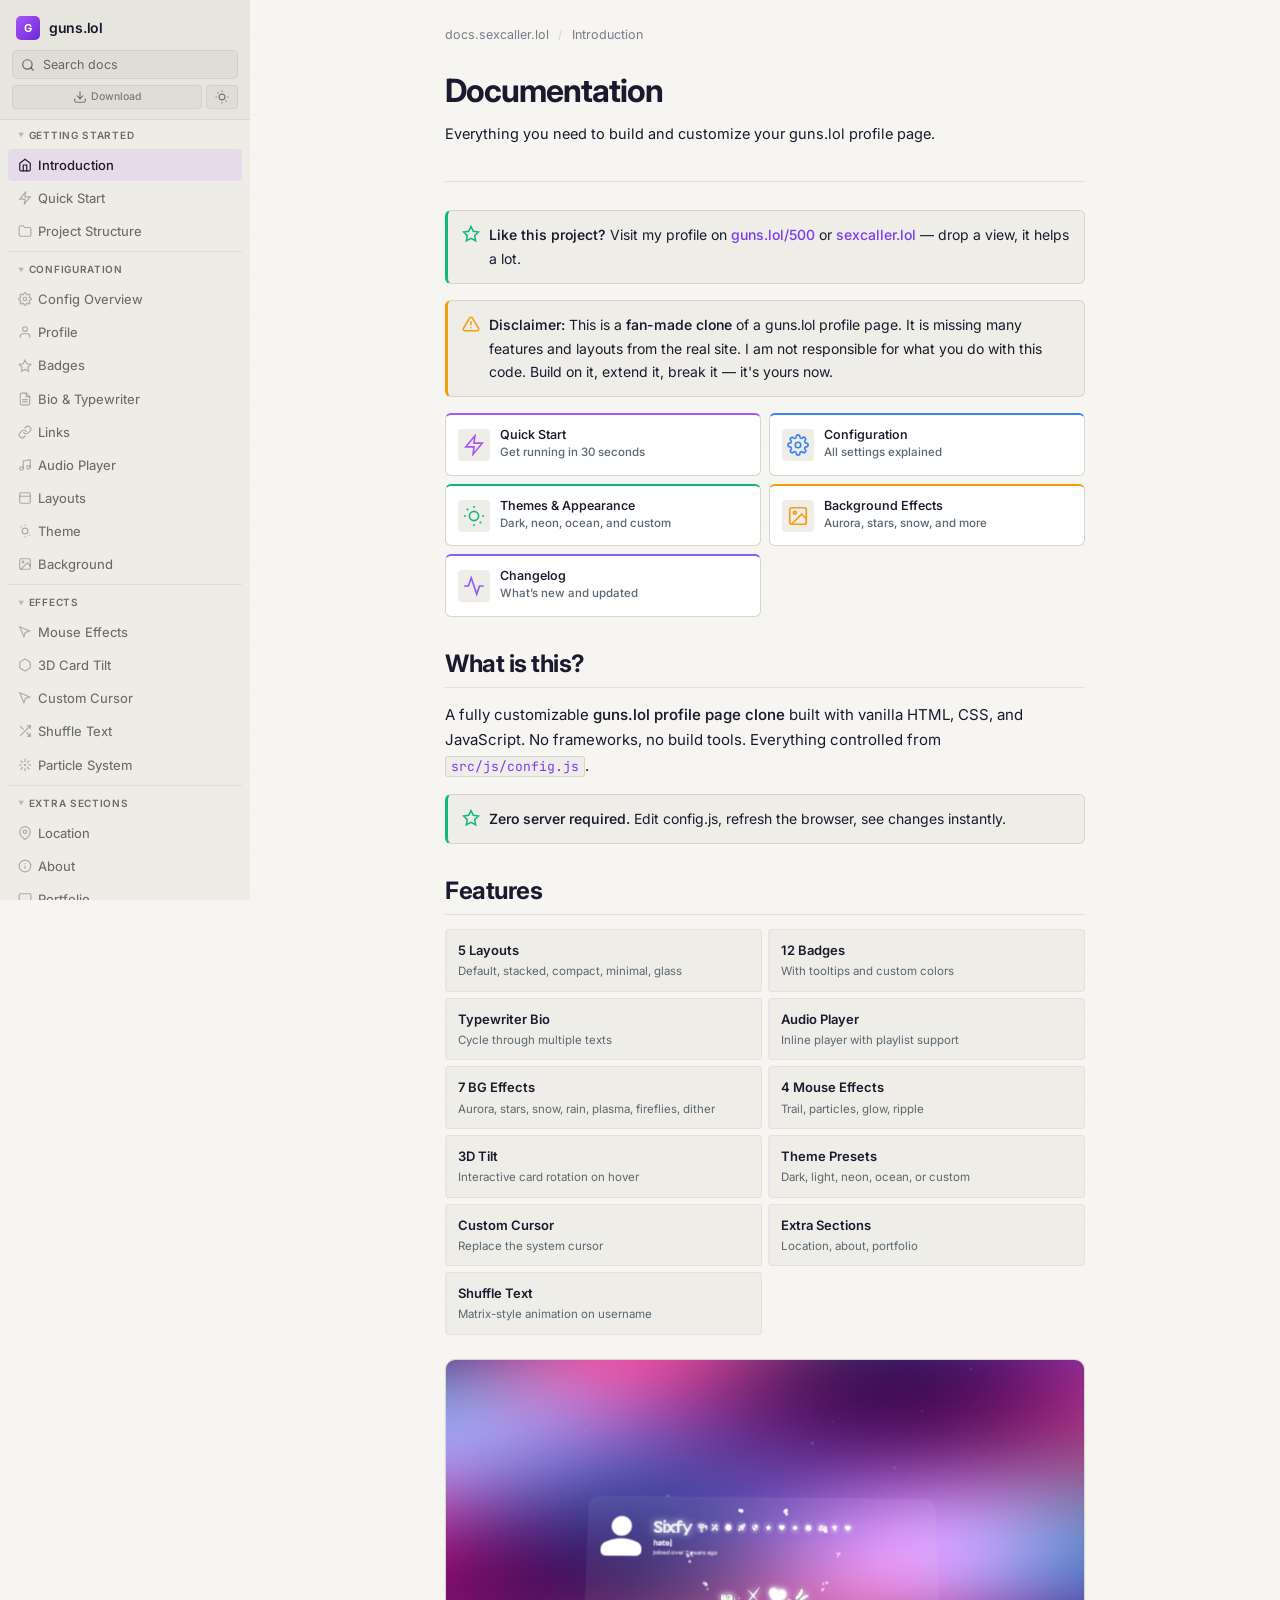
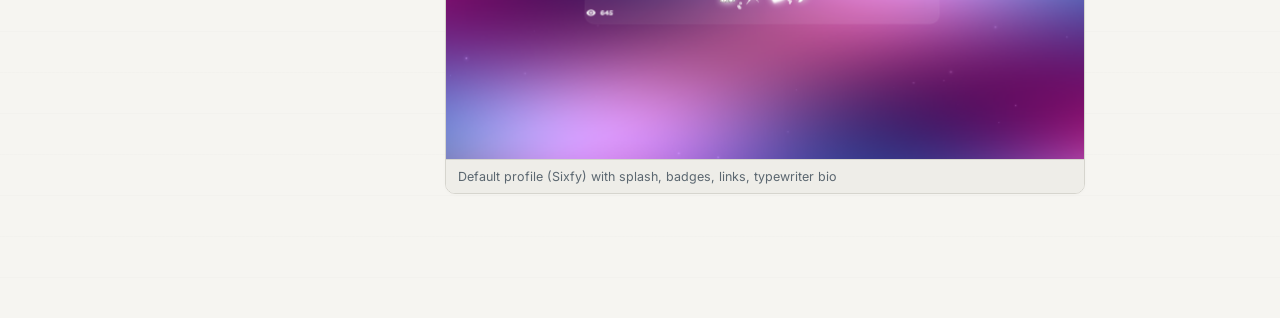
==== commit 1c20d03b: "perf & clean: merge rAF loops, rename cryptic vars, restore card tilt, .gitignore" ====
--- a/docs/index.html
+++ b/docs/index.html
@@ -232,7 +232,7 @@
 
 <h3>1. Get the project</h3>
 <p>Clone or download the repository. The project is a flat file structure — no framework, no bundler.</p>
-<div class="code-block"><span class="lang-label">sh</span><pre><code>git clone https://github.com/6sfy/guns.lol.git
+<div class="code-block" data-lang="sh"><pre><code>git clone https://github.com/6sfy/guns.lol.git
 cd guns.lol</code></pre></div>
 
 <h3>2. Open the config file</h3>
@@ -240,7 +240,7 @@
 
 <h3>3. Set your identity</h3>
 <p>Change the display name and user ID to your own.</p>
-<div class="code-block"><span class="lang-label">js</span><pre><code>const CONFIG = {
+<div class="code-block" data-lang="js"><pre><code>const CONFIG = {
   username: "YourName",
   uid: "12,345",
   joinedDate: "Joined 3 months ago",
@@ -249,16 +249,16 @@
 
 <h3>4. Add badges</h3>
 <p>Badges appear beneath your avatar. Just use the icon key — color and name are automatic.</p>
-<div class="code-block"><span class="lang-label">js</span><pre><code>badges: ["verified", "premium"],</code></pre></div>
+<div class="code-block" data-lang="js"><pre><code>badges: ["verified", "premium"],</code></pre></div>
 
 <h3>5. Add links</h3>
 <p>Each link gets an icon image and a shadow color.</p>
-<div class="code-block"><span class="lang-label">js</span><pre><code>links: [
+<div class="code-block" data-lang="js"><pre><code>links: [
   { url: "https://github.com/YourName", icon: "src/assets/icons/icon.png", color: "#ffffff" },
 ],</code></pre></div>
 
 <h3>6. Choose a layout and theme</h3>
-<div class="code-block"><span class="lang-label">js</span><pre><code>layout: { type: "glass", containerWidth: "44rem" },
+<div class="code-block" data-lang="js"><pre><code>layout: { type: "glass", containerWidth: "44rem" },
 theme: { preset: "dark" },</code></pre></div>
 
 <h3>7. Open in browser</h3>
@@ -272,7 +272,7 @@
 
 <h3>Minimal working config</h3>
 <p>This is the smallest config that produces a working profile page.</p>
-<div class="code-block"><span class="lang-label">js</span><pre><code>const CONFIG = {
+<div class="code-block" data-lang="js"><pre><code>const CONFIG = {
   username: "YourName",
   uid: "12,345",
   splash: { text: "hello", fontSize: "34px" },
@@ -295,7 +295,7 @@
   <p class="hero-desc">How the project is organized and how it works.</p>
 </div>
 
-<div class="code-block"><span class="lang-label">text</span><pre><code>guns.lol/
+<div class="code-block" data-lang="text"><pre><code>guns.lol/
 &#x251C;&#x2500;&#x2500; index.html              # Entry point — open this in your browser
 &#x251C;&#x2500;&#x2500; src/
 &#x2502;   &#x251C;&#x2500;&#x2500; js/
@@ -334,7 +334,7 @@
 
 <p>Here is the actual <code>config.js</code> with all default values — use it as your starting template:</p>
 
-<div class="code-block"><span class="lang-label">js</span><pre><code>const CONFIG = {
+<div class="code-block" data-lang="js"><pre><code>const CONFIG = {
   username: "Sixfy",
   uid: "20,028",
   splash: { text: "guns.lol", fontSize: "34px", fontFamily: "", fontWeight: "500", color: "" },
@@ -436,7 +436,7 @@
 </table>
 </div>
 
-<div class="code-block"><span class="lang-label">js</span><pre><code>splash: {
+<div class="code-block" data-lang="js"><pre><code>splash: {
   text: "guns.lol",
   fontSize: "34px",
   fontFamily: "",
@@ -457,7 +457,7 @@
 </table>
 </div>
 
-<div class="code-block"><span class="lang-label">js</span><pre><code>// Icon mode (default)
+<div class="code-block" data-lang="js"><pre><code>// Icon mode (default)
 avatar: { type: "icon" },
 
 // Custom image mode
@@ -465,7 +465,7 @@
 
 <h3>Joined Date</h3>
 <p>A simple text string. Set to empty to hide the element entirely.</p>
-<div class="code-block"><span class="lang-label">js</span><pre><code>joinedDate: "Joined over 2 years ago",</code></pre></div>
+<div class="code-block" data-lang="js"><pre><code>joinedDate: "Joined over 2 years ago",</code></pre></div>
 </section>
 
 <section id="config-badges" class="doc-section">
@@ -493,9 +493,9 @@
 </div>
 
 <p>You can use just the icon key as a string — <code>name</code> and <code>color</code> are filled automatically:</p>
-<div class="code-block"><span class="lang-label">js</span><pre><code>badges: ["verified", "premium", "booster"],</code></pre></div>
+<div class="code-block" data-lang="js"><pre><code>badges: ["verified", "premium", "booster"],</code></pre></div>
 <p>Or use the full object format for custom names/colors:</p>
-<div class="code-block"><span class="lang-label">js</span><pre><code>badges: [
+<div class="code-block" data-lang="js"><pre><code>badges: [
   { name: "Custom Badge", icon: "star", color: "#ff4500" },
 ],</code></pre></div>
 
@@ -547,7 +547,7 @@
 </table>
 </div>
 
-<div class="code-block"><span class="lang-label">js</span><pre><code>bio: {
+<div class="code-block" data-lang="js"><pre><code>bio: {
   typewriter: true,
   texts: ["love", "sex", "hate", "disgust"],
   staticBio: "disgust",
@@ -567,7 +567,7 @@
 
 <h3>Static mode</h3>
 <p>Set <code>typewriter: false</code>. The <code>staticBio</code> value renders as plain text with no animation.</p>
-<div class="code-block"><span class="lang-label">js</span><pre><code>bio: {
+<div class="code-block" data-lang="js"><pre><code>bio: {
   typewriter: false,
   staticBio: "Just vibing.",
 },</code></pre></div>
@@ -596,7 +596,7 @@
 </table>
 </div>
 
-<div class="code-block"><span class="lang-label">js</span><pre><code>links: [
+<div class="code-block" data-lang="js"><pre><code>links: [
   { url: "https://github.com/6sfy", icon: "src/assets/icons/github.webp", color: "#ffffff" },
   { url: "https://instagram.com/izayvss", icon: "src/assets/icons/insta.webp", color: "#ffffff" },
 ],</code></pre></div>
@@ -635,7 +635,7 @@
 </table>
 </div>
 
-<div class="code-block"><span class="lang-label">js</span><pre><code>audio: {
+<div class="code-block" data-lang="js"><pre><code>audio: {
   src: "https://example.com/track.mp3",
   title: "My Track",
   artist: "Artist Name",
@@ -660,7 +660,7 @@
 </tbody>
 </table>
 </div>
-<div class="code-block"><span class="lang-label">js</span><pre><code>playlist: [
+<div class="code-block" data-lang="js"><pre><code>playlist: [
   { src: "track1.mp3", title: "Song 1", artist: "Artist 1" },
   { src: "track2.mp3", title: "Song 2", artist: "Artist 2" },
 ],</code></pre></div>
@@ -678,7 +678,7 @@
 </tbody>
 </table>
 </div>
-<div class="code-block"><span class="lang-label">js</span><pre><code>volumeControl: {
+<div class="code-block" data-lang="js"><pre><code>volumeControl: {
   enabled: true,
   position: "top-left",
 },</code></pre></div>
@@ -700,7 +700,7 @@
 </tbody>
 </table>
 </div>
-<div class="code-block"><span class="lang-label">js</span><pre><code>progressBar: {
+<div class="code-block" data-lang="js"><pre><code>progressBar: {
   height: 3,
   radius: 15,
   color: "#ffffff",
@@ -734,7 +734,7 @@
 </table>
 </div>
 
-<div class="code-block"><span class="lang-label">js</span><pre><code>layout: {
+<div class="code-block" data-lang="js"><pre><code>layout: {
   type: "glass",
   containerWidth: "44rem",
   containerPadding: "26px",
@@ -795,7 +795,7 @@
 </table>
 </div>
 
-<div class="code-block"><span class="lang-label">js</span><pre><code>theme: {
+<div class="code-block" data-lang="js"><pre><code>theme: {
   preset: "",
   textColor: "#ffffff",
   backgroundColor: "#000000",
@@ -845,7 +845,7 @@
 </tbody>
 </table>
 </div>
-<div class="code-block"><span class="lang-label">js</span><pre><code>fonts: {
+<div class="code-block" data-lang="js"><pre><code>fonts: {
   enabled: true,
   families: ["Array", "Onest"],
   importUrl: "",
@@ -875,7 +875,7 @@
 </table>
 </div>
 
-<div class="code-block"><span class="lang-label">js</span><pre><code>background: {
+<div class="code-block" data-lang="js"><pre><code>background: {
   src: "",
   color: "#000000",
   effects: { aurora: true, dither: false, plasma: false, snow: false, rain: false, stars: true, fireflies: false },
@@ -928,7 +928,7 @@
 </table>
 </div>
 
-<div class="code-block"><span class="lang-label">js</span><pre><code>mouseEffect: {
+<div class="code-block" data-lang="js"><pre><code>mouseEffect: {
   enabled: true,
   variant: "particles",
   color: "#ffffff",
@@ -978,7 +978,7 @@
 </table>
 </div>
 
-<div class="code-block"><span class="lang-label">js</span><pre><code>card3d: {
+<div class="code-block" data-lang="js"><pre><code>card3d: {
   enabled: true,
   intensity: 8,
   perspective: 1000,
@@ -1014,7 +1014,7 @@
 </table>
 </div>
 
-<div class="code-block"><span class="lang-label">js</span><pre><code>cursor: {
+<div class="code-block" data-lang="js"><pre><code>cursor: {
   enabled: true,
   src: "src/assets/cursor/cursor.png",
   hotspotX: 16,
@@ -1051,7 +1051,7 @@
 </table>
 </div>
 
-<div class="code-block"><span class="lang-label">js</span><pre><code>shuffleText: {
+<div class="code-block" data-lang="js"><pre><code>shuffleText: {
   enabled: true,
   text: "SIXFY",
   fontFamily: "Press Start 2P",
@@ -1084,7 +1084,7 @@
 <li><strong>Customizable color:</strong> Set via <code>mouseEffect.color</code> in the config.</li>
 </ul>
 
-<div class="code-block"><span class="lang-label">js</span><pre><code>mouseEffect: {
+<div class="code-block" data-lang="js"><pre><code>mouseEffect: {
   enabled: true,
   variant: "particles",
   color: "#a749dd",
@@ -1121,7 +1121,7 @@
 </table>
 </div>
 
-<div class="code-block"><span class="lang-label">js</span><pre><code>location: {
+<div class="code-block" data-lang="js"><pre><code>location: {
   enabled: true,
   text: "guns.lol HQ",
   timezone: "Europe/Berlin",
@@ -1155,7 +1155,7 @@
 </table>
 </div>
 
-<div class="code-block"><span class="lang-label">js</span><pre><code>about: { enabled: true, text: "Hi. I own guns.lol." },</code></pre></div>
+<div class="code-block" data-lang="js"><pre><code>about: { enabled: true, text: "Hi. I own guns.lol." },</code></pre></div>
 </section>
 
 <section id="extra-portfolio" class="doc-section">
@@ -1195,7 +1195,7 @@
 </table>
 </div>
 
-<div class="code-block"><span class="lang-label">js</span><pre><code>portfolio: {
+<div class="code-block" data-lang="js"><pre><code>portfolio: {
   enabled: true,
   skills: ["Python", "JavaScript", "TypeScript"],
   projects: [
@@ -1260,12 +1260,113 @@
 <li>Check for JSON syntax errors in the config file</li>
 <li>Some config changes (layout, theme) restructure the DOM — a full refresh may be needed</li>
 </ul>
+
+<h2>Layout looks wrong / card broken</h2>
+<ul>
+<li>The <code>card3d</code> effect can clash with custom layouts — try setting <code>card3d.enabled: false</code> if the card container looks shifted or clipped</li>
+<li>Make sure <code>containerWidth</code> isn't too narrow for your content (minimum ~32rem on desktop)</li>
+<li>The <code>glass</code> layout requires <code>containerBlur</code> to be set (default <code>0px</code> disables the glass effect entirely)</li>
+<li>If the card overflows on mobile, set <code>containerPadding</code> lower (e.g., <code>16px</code>)</li>
+</ul>
+
+<h2>Fonts not showing</h2>
+<ul>
+<li>Custom fonts require an active internet connection for the first load (they're loaded live from Google Fonts or external URLs)</li>
+<li>If using <code>importUrl</code>, make sure it's a valid CSS <code>@import</code> URL (e.g., <code>https://fonts.googleapis.com/css2?family=...</code>)</li>
+<li>Font names in <code>families</code> must match exactly what the imported stylesheet declares — check for typos or missing spaces</li>
+<li>Set <code>fonts.enabled: false</code> if you want to fall back to the system font stack</li>
+</ul>
+
+<h2>Shuffle text not animating</h2>
+<ul>
+<li><code>shuffleText.enabled</code> must be <code>true</code> (it's <code>false</code> by default)</li>
+<li>The animation runs once on page load and then settles — you won't see it again until you hard refresh</li>
+<li>It requires a font that supports the characters you're using; try <code>Press Start 2P</code> or another monospace/pixel font</li>
+<li>The effect overrides the username during the animation — if <code>username</code> is too long, the shuffle may look cut off with the default font size</li>
+</ul>
+
+<h2>Custom cursor not showing</h2>
+<ul>
+<li>Verify <code>cursor.enabled: true</code> and a valid <code>src</code> path to a PNG file</li>
+<li>The path is relative to <code>index.html</code>, not to <code>config.js</code></li>
+<li>Some browsers disable custom cursors in certain UI elements (form inputs, iframes) — this is normal</li>
+<li>PNG with transparency works best; avoid JPEG or BMP</li>
+<li>If the cursor appears tiny or giant, adjust <code>hotspotX</code> and <code>hotspotY</code> to match the image dimensions</li>
+</ul>
+
+<h2>3D card tilt not working</h2>
+<ul>
+<li>Make sure <code>card3d.enabled: true</code></li>
+<li>The tilt only activates on devices with a mouse — touch devices don't trigger hover, so the effect stays flat</li>
+<li>If the card jumps or glitches on hover, lower <code>intensity</code> (try <code>4</code>) or raise <code>perspective</code> (try <code>1500</code>)</li>
+<li>Some layouts (<code>minimal</code>) may need <code>card3d</code> disabled to keep the transparent container stable</li>
+</ul>
+
+<h2>Splash text not appearing</h2>
+<ul>
+<li>Set <code>splash.text</code> to a non-empty string — empty string hides the splash entirely</li>
+<li>The splash renders above the profile card; if <code>fontSize</code> is too large, it may overflow or be clipped by the viewport</li>
+<li>If <code>splash.color</code> is empty, it inherits <code>theme.textColor</code> — if both end up matching the background, it's invisible</li>
+</ul>
+
+<h2>Links not opening</h2>
+<ul>
+<li>Each link needs a valid <code>url</code> including the protocol (<code>https://</code>). Relative paths like <code>/page</code> won't work unless hosted on a server</li>
+<li>The icon <code>color</code> field only affects the drop-shadow filter — it won't break the link if missing</li>
+<li>Check the browser console for errors — the link opens in a new tab via <code>window.open</code></li>
+</ul>
+
+<h2>Badge not showing correct color / tooltip</h2>
+<ul>
+<li>String shorthand badges (e.g., <code>"premium"</code>) auto-resolve name, color, and SVG from built-in maps — if the key doesn't exist in <code>BADGE_SVGS</code>, nothing renders</li>
+<li>For custom badges, use the full object format with <code>name</code>, <code>icon</code>, <code>color</code></li>
+<li>Tooltips are driven by the <code>name</code> field — if it's missing, the tooltip is empty</li>
+<li>Badge SVGs are inlined in <code>config.js</code> — you can add new icons by extending the <code>BADGE_SVGS</code> map</li>
+</ul>
+
+<h2>Volume control not visible</h2>
+<ul>
+<li><code>volumeControl.enabled</code> must be <code>true</code></li>
+<li>The volume slider is positioned outside the profile container at one of four corners — make sure there's enough viewport space around the card</li>
+<li>The <code>position</code> value is relative to the profile container, not the page. If the container is near the viewport edge, the slider may be partially off-screen</li>
+</ul>
+
+<h2>Container not centered / wrong width</h2>
+<ul>
+<li><code>containerWidth</code> sets the max-width — on very wide screens the container stays centered via <code>margin: 0 auto</code></li>
+<li>If the container sticks to the left, check that <code>index.html</code> hasn't had its centering CSS removed</li>
+<li>On mobile, the container fills the full width regardless of <code>containerWidth</code> — this is intentional for small screens</li>
+<li>Set <code>containerWidth</code> in rem or px — percentage values like <code>90%</code> are not tested and may behave unpredictably</li>
+</ul>
+
+<h2>Background image not showing with effects</h2>
+<ul>
+<li>The <code>background.src</code> image sits <em>behind</em> the canvas effects — if effects are opaque (e.g., <code>aurora</code> fills the whole canvas), you won't see the image</li>
+<li>Disable opaque effects or set <code>color</code> to match the dominant color of your image so the transition between image and effects is seamless</li>
+<li>The image is set as <code>background-image</code> on the page body — use a URL that supports CORS if externally hosted</li>
+</ul>
+
+<h2>Avatar not showing</h2>
+<ul>
+<li>If <code>avatar.type</code> is <code>"image"</code>, <code>avatar.src</code> must point to a valid image file — otherwise nothing renders (no fallback icon)</li>
+<li>The path is relative to <code>index.html</code>, not to <code>config.js</code></li>
+<li>Use <code>avatar.type: "icon"</code> to fall back to a generated avatar icon based on the username's first letter</li>
+<li>Square images work best — the avatar is displayed in a fixed-size circle with <code>object-fit: cover</code></li>
+</ul>
+
+<h2>Typewriter bio stuck / not cycling</h2>
+<ul>
+<li><code>bio.typewriter</code> must be <code>true</code> — if it's <code>false</code>, it shows static text only</li>
+<li><code>bio.texts</code> needs at least 2 entries for the cycling to be noticeable (with 1 entry it types once and pauses forever)</li>
+<li>Check <code>typeSpeed</code> and <code>deleteSpeed</code> — extremely high values (e.g., <code>5000</code>) make the animation appear frozen</li>
+<li>The cursor blinking is part of the typewriter element — if the cursor is missing but text appears, verify the CSS <code>.typing-cursor</code> class isn't overridden</li>
+</ul>
 </section>
 
 <section id="example-complete" class="doc-section">
 <h2>Complete Config Example</h2>
 
-<div class="code-block"><span class="lang-label">js</span><pre><code>const CONFIG = {
+<div class="code-block" data-lang="js"><pre><code>const CONFIG = {
   username: "Sixfy",
   uid: "20,028",
   splash: { text: "guns.lol", fontSize: "34px", fontFamily: "", fontWeight: "500", color: "" },
@@ -1343,13 +1444,127 @@
 <div class="section-hero">
   <div class="hero-badge">Updates</div>
   <h1>Changelog</h1>
-  <p class="hero-desc">Recent changes to the guns.lol profile clone.</p>
-</div>
-
-<h2>2026-07-03</h2>
-<ul>
-<li>Initial release &amp; docs site launch.</li>
-</ul>
+  <p class="hero-desc">Version history of the guns.lol profile clone.</p>
+</div>
+
+<div class="cl-timeline">
+
+<div class="cl-version">
+  <div class="cl-version-first-line">
+    <span class="cl-vtag">v1.0.1</span>
+    <span class="cl-vlatest">Latest</span>
+    <span class="cl-vdate">2026-07-04</span>
+  </div>
+  <div class="cl-body">
+
+    <div class="cl-category cl-cat-perf">
+      <div class="cl-cat-head">
+        <span class="cl-cat-dot cl-perf"></span>
+        <span class="cl-cat-label">Performance</span>
+      </div>
+      <ul class="cl-cat-items">
+        <li><strong>Single rAF orchestrator</strong>: Merged 8 independent <code>requestAnimationFrame</code> loops (aurora, dither, plasma, snow, rain, stars, fireflies, equalizer, avatar wave, mouse effects) into a single <code>_registerAnimation</code>/<code>_unregisterAnimation</code> orchestrator with weight-based skip framing.</li>
+        <li><strong>Reduced canvas resolution</strong>: Desktop canvas scale lowered from <code>0.75</code> &rarr; <code>0.55</code>; added <code>pixelScale = 0.35</code> for per-pixel effects (aurora, dither, plasma).</li>
+        <li><strong>Stars glow pre-render</strong>: Offscreen glow rendered once instead of per-frame radial gradients.</li>
+        <li><strong>Tooltip early return</strong>: Skip rAF when no <code>.tip-trigger</code> is hovered.</li>
+        <li><strong>Consolidated badge <code>&lt;style&gt;</code> tags</strong>: Injected once instead of per-badge.</li>
+      </ul>
+    </div>
+
+    <div class="cl-category cl-cat-naming">
+      <div class="cl-cat-head">
+        <span class="cl-cat-dot cl-naming"></span>
+        <span class="cl-cat-label">Clean Code</span>
+      </div>
+      <ul class="cl-cat-items">
+        <li>Renamed cryptic variables:
+          <ul>
+            <li><code>_hid</code> &rarr; <code>isPageHidden</code></li>
+            <li><code>_lowEnd</code> &rarr; <code>isLowEndDevice</code></li>
+            <li><code>_mobile</code> &rarr; <code>isMobile</code></li>
+            <li><code>_perfScale</code> &rarr; <code>performanceScale</code></li>
+            <li><code>_canvasScale</code> &rarr; <code>canvasScale</code></li>
+            <li><code>_rsTimer</code> / <code>_resizeCbs</code> &rarr; <code>resizeTimer</code> / <code>resizeCallbacks</code></li>
+            <li><code>_onResize</code> &rarr; <code>onResize</code></li>
+            <li><code>t</code> &rarr; <code>theme</code></li>
+          </ul>
+        </li>
+        <li>Removed unused <code>_rSize</code> utility function.</li>
+      </ul>
+    </div>
+
+    <div class="cl-category cl-cat-config">
+      <div class="cl-cat-head">
+        <span class="cl-cat-dot cl-config"></span>
+        <span class="cl-cat-label">Config</span>
+      </div>
+      <ul class="cl-cat-items">
+        <li>Reformatted <code>config.js</code> to multi-line sections with consistent indentation.</li>
+      </ul>
+    </div>
+
+    <div class="cl-category cl-cat-fixes">
+      <div class="cl-cat-head">
+        <span class="cl-cat-dot cl-fixes"></span>
+        <span class="cl-cat-label">Fixes</span>
+      </div>
+      <ul class="cl-cat-items">
+        <li><strong>3D card tilt</strong>: Restored to target <code>.card</code> directly (removed <code>.card-inner</code> wrapper that broke the original structure).</li>
+        <li><strong><code>_registerAnimation</code> bug</strong>: Function definitions were missing the underscore prefix, causing <code>ReferenceError</code> and blank page. Renamed <code>registerAnimation</code> &rarr; <code>_registerAnimation</code>, <code>unregisterAnimation</code> &rarr; <code>_unregisterAnimation</code>.</li>
+        <li><strong><code>theme</code> renames</strong>: Fixed side-effect corruptions where words ending in <code>t</code> (e.g., <code>rect</code>, <code>parent</code>, <code>playlist</code>, <code>layout</code>, <code>document</code>, <code>about</code>, <code>gradient</code>, <code>classList</code>, <code>target</code>, <code>shuffleText</code>, <code>mouseEffect</code>) were incorrectly transformed to <code>rectheme</code>, <code>parentheme</code>, etc.</li>
+      </ul>
+    </div>
+
+    <div class="cl-category cl-cat-css">
+      <div class="cl-cat-head">
+        <span class="cl-cat-dot cl-css"></span>
+        <span class="cl-cat-label">CSS</span>
+      </div>
+      <ul class="cl-cat-items">
+        <li>Restored original entrance animation on <code>.card</code>:
+          <ul>
+            <li><code>.card-init</code>: <code>transition: opacity 1s, margin-bottom .6s</code> with <code>margin-bottom: -100px</code></li>
+            <li><code>.card-show</code>: <code>opacity: 1 !important</code> with <code>margin-bottom: 0</code></li>
+          </ul>
+        </li>
+        <li>Removed <code>.card-inner</code> CSS rules (no longer needed).</li>
+      </ul>
+    </div>
+
+    <div class="cl-category cl-cat-house">
+      <div class="cl-cat-head">
+        <span class="cl-cat-dot cl-house"></span>
+        <span class="cl-cat-label">Housekeeping</span>
+      </div>
+      <ul class="cl-cat-items">
+        <li>Deleted <code>.config.js.bak</code> (leftover backup file).</li>
+      </ul>
+    </div>
+
+  </div>
+</div>
+
+<div class="cl-version">
+  <div class="cl-version-first-line">
+    <span class="cl-vtag">v1.0.0</span>
+    <span class="cl-vdate">2026-07-03</span>
+  </div>
+  <div class="cl-body">
+
+    <div class="cl-category cl-cat-house">
+      <div class="cl-cat-head">
+        <span class="cl-cat-dot cl-house"></span>
+        <span class="cl-cat-label">Release</span>
+      </div>
+      <ul class="cl-cat-items">
+        <li>Initial release &amp; docs site launch.</li>
+      </ul>
+    </div>
+
+  </div>
+</div>
+
+</div>
 </section>
 
   </div>
--- a/docs/css/doc.css
+++ b/docs/css/doc.css
@@ -33,9 +33,9 @@
   --border-light: rgba(255,255,255,0.06);
   --card-bg: #222532;
   --surface: #1E212E;
-  --code-bg: #0D1117;
+  --code-bg: #0C0F15;
   --code-border: rgba(255,255,255,0.06);
-  --code-text: #e6edf3;
+  --code-text: #E3E5EB;
   --sa-bg: rgba(255,255,255,0.04);
   --sa-border: rgba(255,255,255,0.08);
   --sa-hover: rgba(255,255,255,0.08);
@@ -67,9 +67,9 @@
   --border-light: #E2E1DA;
   --card-bg: #ffffff;
   --surface: #EEEDE8;
-  --code-bg: #F8F8F6;
+  --code-bg: #FFFFFF;
   --code-border: #D6D5CE;
-  --code-text: #24292E;
+  --code-text: #1A1A2E;
   --sa-bg: rgba(0,0,0,0.03);
   --sa-border: rgba(0,0,0,0.06);
   --sa-hover: rgba(0,0,0,0.06);
@@ -445,24 +445,29 @@
 .code-block{
   background:var(--code-bg);
   border-radius:var(--radius);
-  padding:14px 16px;
-  margin:14px 0;
+  padding:18px 20px;
+  margin:18px 0;
   font-family:var(--mono);
-  font-size:0.8125rem;
-  line-height:1.55;
+  font-size:0.875rem;
+  line-height:1.65;
   position:relative;
   border:1px solid var(--code-border);
-}
-.code-block .lang-label{
+  box-shadow:0 1px 3px rgba(0,0,0,0.04);
+}
+.code-block::after{
+  content:attr(data-lang);
   position:absolute;
-  bottom:5px;right:8px;
+  top:7px;right:10px;
   font-family:var(--font);
-  font-size:8px;font-weight:600;
+  font-size:9px;font-weight:600;
   color:var(--text-muted);
   text-transform:uppercase;
-  letter-spacing:0.04em;
+  letter-spacing:0.06em;
+  opacity:0.35;
   pointer-events:none;
-}
+  transition:opacity .15s;
+}
+.code-block:hover::after{opacity:0.7}
 .code-block code{
   background:none;padding:0;border:none;color:var(--code-text);
   white-space:pre-wrap;
@@ -509,23 +514,24 @@
   background:rgba(22,163,74,0.06);
 }
 
-/* Syntax highlighting — GitHub Dark for dark, GitHub Light for light */
-[data-theme="dark"] .hl-kw{color:#FF7B72}
-[data-theme="dark"] .hl-str{color:#A5D6FF}
-[data-theme="dark"] .hl-num{color:#79C0FF}
-[data-theme="dark"] .hl-com{color:#8B949E}
-[data-theme="dark"] .hl-prop{color:#79C0FF}
-[data-theme="dark"] .hl-bool{color:#FFA657}
-[data-theme="dark"] .hl-type{color:#FFA657}
-[data-theme="dark"] .hl-fn{color:#D2A8FF}
+/* Syntax highlighting */
+[data-theme="dark"] .hl-kw{color:#F97583}
+[data-theme="dark"] .hl-str{color:#B5D6FF}
+[data-theme="dark"] .hl-num{color:#85C9FF}
+[data-theme="dark"] .hl-com{color:#7D8590;font-style:italic}
+[data-theme="dark"] .hl-prop{color:#85C9FF}
+[data-theme="dark"] .hl-bool{color:#F0883E}
+[data-theme="dark"] .hl-type{color:#F0883E}
+[data-theme="dark"] .hl-fn{color:#D8A9FF}
 
 [data-theme="light"] .hl-kw{color:#CF222E}
 [data-theme="light"] .hl-str{color:#0A3069}
 [data-theme="light"] .hl-num{color:#0550AE}
-[data-theme="light"] .hl-com{color:#6E7781}
+[data-theme="light"] .hl-com{color:#59636E;font-style:italic}
 [data-theme="light"] .hl-prop{color:#0550AE}
 [data-theme="light"] .hl-bool{color:#953800}
 [data-theme="light"] .hl-type{color:#953800}
+[data-theme="light"] .hl-fn{color:#8250DF}
 [data-theme="light"] .hl-fn{color:#8250DF}
 
 /* ─── Images ─── */
@@ -801,6 +807,169 @@
 #backTop.vis{opacity:1;transform:translateY(0);pointer-events:auto}
 #backTop:hover{color:var(--text);border-color:var(--text-muted)}
 
+/* ─── Changelog ─── */
+.cl-timeline{
+  position:relative;
+  padding-left:28px;
+}
+.cl-timeline::before{
+  content:'';
+  position:absolute;
+  left:7px;top:12px;bottom:0;
+  width:1.5px;
+  background:linear-gradient(180deg, var(--accent-mid), var(--border-light), transparent);
+  border-radius:2px;
+}
+.cl-version{
+  position:relative;
+  padding-bottom:32px;
+  opacity:0;
+  animation:clFadeIn .35s ease forwards;
+}
+.cl-version:last-child{padding-bottom:0}
+.cl-version:nth-child(1){animation-delay:0s}
+.cl-version:nth-child(2){animation-delay:.12s}
+@keyframes clFadeIn{
+  from{opacity:0;transform:translateY(6px)}
+  to{opacity:1;transform:none}
+}
+.cl-version::before{
+  content:'';
+  position:absolute;
+  left:-24px;top:6px;
+  width:11px;height:11px;
+  border-radius:50%;
+  background:var(--card-bg);
+  border:2px solid var(--accent-mid);
+  box-shadow:0 0 0 3px var(--page-bg);
+}
+.cl-version:first-child::before{
+  background:var(--accent);
+  border-color:var(--accent);
+  box-shadow:0 0 0 3px var(--page-bg), 0 0 12px rgba(168,85,247,0.25);
+}
+.cl-version-first-line{
+  display:flex;align-items:center;gap:12px;
+  flex-wrap:wrap;
+  margin-bottom:14px;
+}
+.cl-vtag{
+  display:inline-flex;align-items:center;
+  padding:3px 11px;
+  border-radius:20px;
+  font-family:var(--mono);
+  font-size:13px;font-weight:600;
+  background:var(--accent-mid);
+  color:var(--accent-text);
+  letter-spacing:-0.03em;
+  border:1px solid var(--accent-mid);
+  line-height:1.4;
+  transition:box-shadow .15s;
+}
+.cl-version:hover .cl-vtag{
+  box-shadow:0 0 16px rgba(168,85,247,0.12);
+}
+.cl-vlatest{
+  display:inline-flex;align-items:center;gap:4px;
+  padding:2px 9px;
+  border-radius:20px;
+  font-size:9.5px;font-weight:600;
+  text-transform:uppercase;letter-spacing:0.07em;
+  background:rgba(34,197,94,0.12);
+  color:#22C55E;
+  border:1px solid rgba(34,197,94,0.2);
+  line-height:1.3;
+}
+.cl-vlatest::before{
+  content:'';
+  width:5px;height:5px;
+  border-radius:50%;
+  background:#22C55E;
+  animation:clPulse 2s ease-in-out infinite;
+}
+@keyframes clPulse{
+  0%,100%{opacity:1;transform:scale(1)}
+  50%{opacity:0.5;transform:scale(0.85)}
+}
+.cl-vdate{
+  font-size:12.5px;
+  color:var(--text-muted);
+  font-weight:450;
+  margin-left:auto;
+}
+.cl-body{
+  padding-left:0;
+}
+.cl-category{
+  margin-bottom:12px;
+}
+.cl-cat-head{
+  display:flex;align-items:center;gap:6px;
+  margin-bottom:4px;
+}
+.cl-cat-dot{
+  width:6px;height:6px;
+  border-radius:50%;
+  flex-shrink:0;
+}
+.cl-cat-dot.cl-perf{background:#60A5FA}
+.cl-cat-dot.cl-naming{background:#A78BFA}
+.cl-cat-dot.cl-config{background:#FBBF24}
+.cl-cat-dot.cl-fixes{background:#F87171}
+.cl-cat-dot.cl-css{background:#34D399}
+.cl-cat-dot.cl-house{background:#94A3B8}
+.cl-cat-label{
+  font-size:10.5px;font-weight:600;
+  text-transform:uppercase;letter-spacing:0.05em;
+  color:var(--text-muted);
+}
+.cl-cat-perf .cl-cat-label{color:#60A5FA}
+.cl-cat-naming .cl-cat-label{color:#A78BFA}
+.cl-cat-config .cl-cat-label{color:#FBBF24}
+.cl-cat-fixes .cl-cat-label{color:#F87171}
+.cl-cat-css .cl-cat-label{color:#34D399}
+.cl-cat-house .cl-cat-label{color:#94A3B8}
+.cl-cat-items{
+  margin:0;
+  padding:0;
+  list-style:none;
+}
+.cl-cat-items > li{
+  font-size:13.5px;
+  color:var(--text);
+  margin:0 0 4px;
+  padding:3px 0 3px 12px;
+  line-height:1.55;
+  position:relative;
+}
+.cl-cat-items > li::before{
+  content:'';
+  position:absolute;
+  left:0;top:12px;
+  width:4px;height:1.5px;
+  border-radius:1px;
+  background:var(--border);
+}
+.cl-cat-items > li:last-child{margin-bottom:0}
+.cl-cat-items strong{font-weight:600}
+.cl-cat-items code{font-size:12px}
+.cl-cat-items ul{
+  margin:3px 0 2px 16px;
+  padding:0;
+  list-style:none;
+}
+.cl-cat-items ul li{
+  font-size:12.5px;
+  color:var(--text-secondary);
+  margin:1px 0;
+  padding:2px 0;
+  position:relative;
+}
+.cl-cat-items ul li code{font-size:11.5px}
+.cl-cat-items .cl-inline-code{
+  font-size:inherit;
+}
+
 /* ─── Reduced motion ─── */
 @media(prefers-reduced-motion:reduce){
   .doc-section.active{animation:none}
